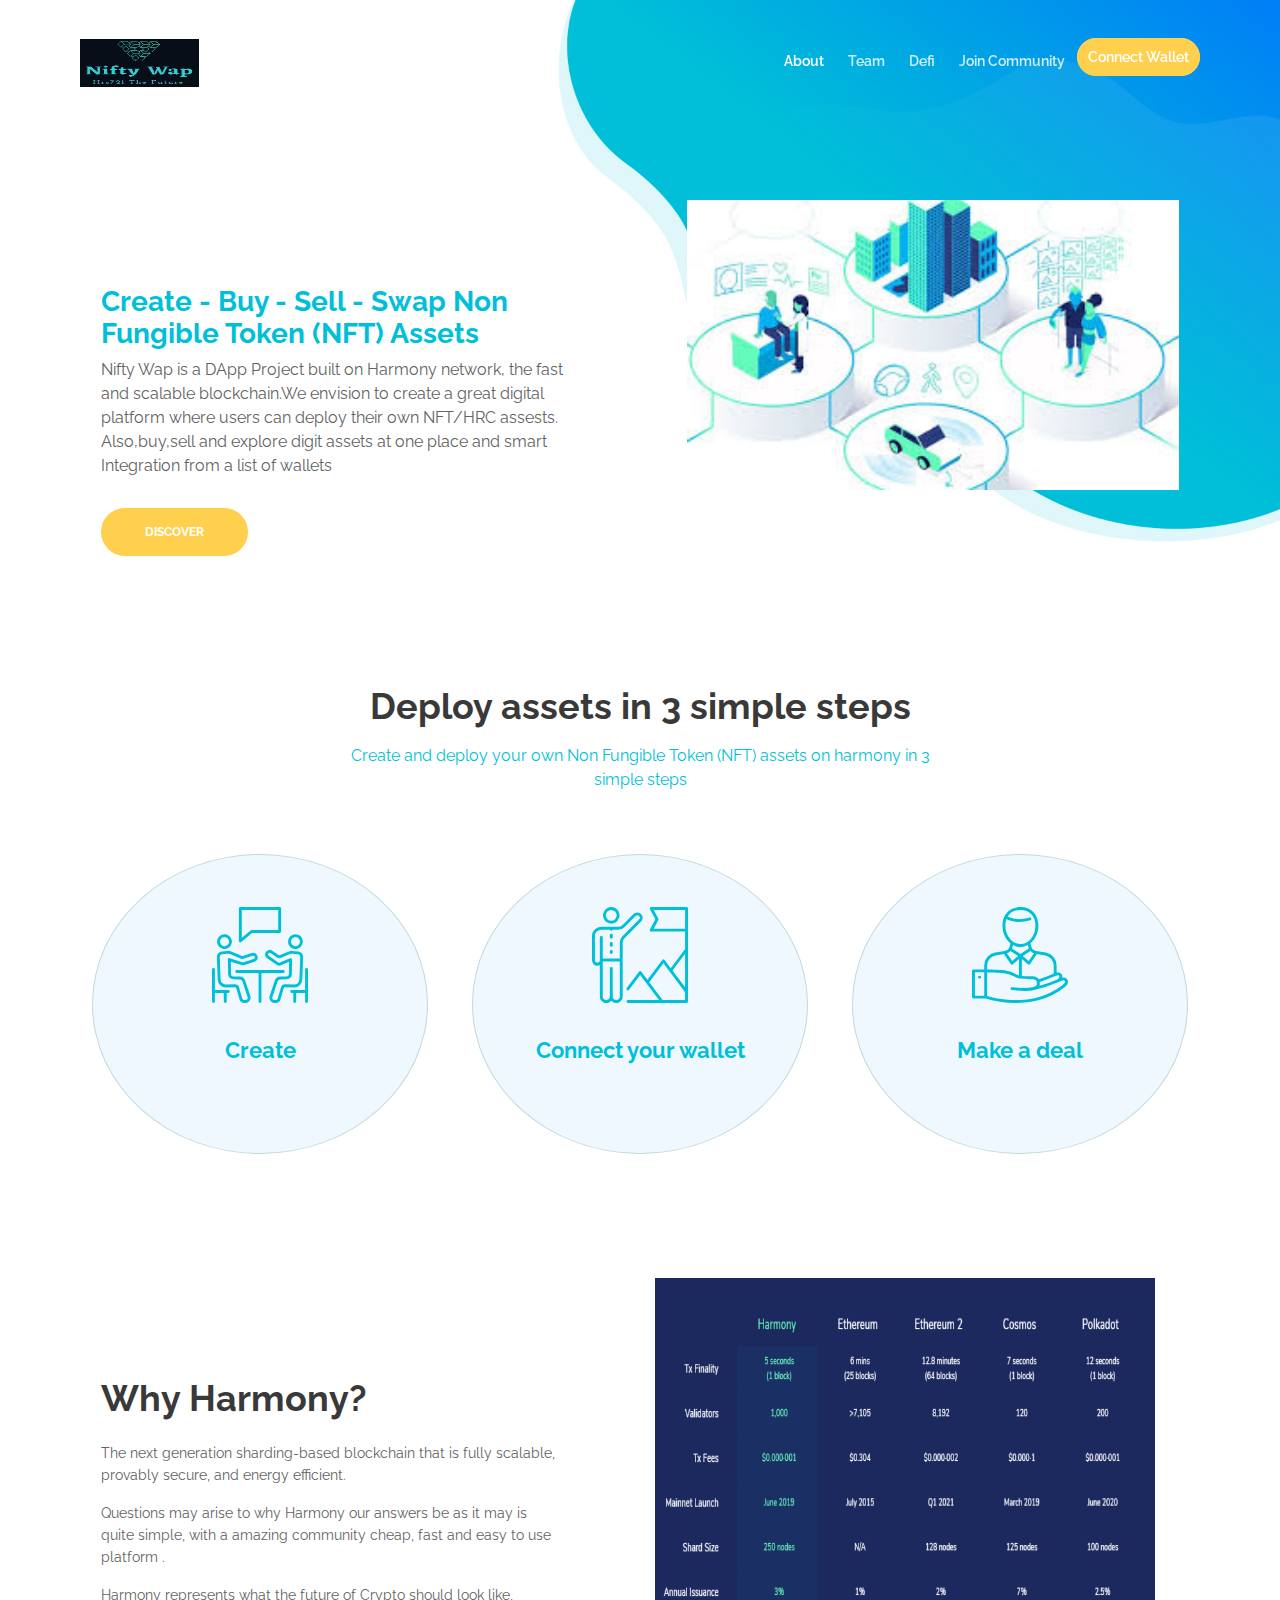
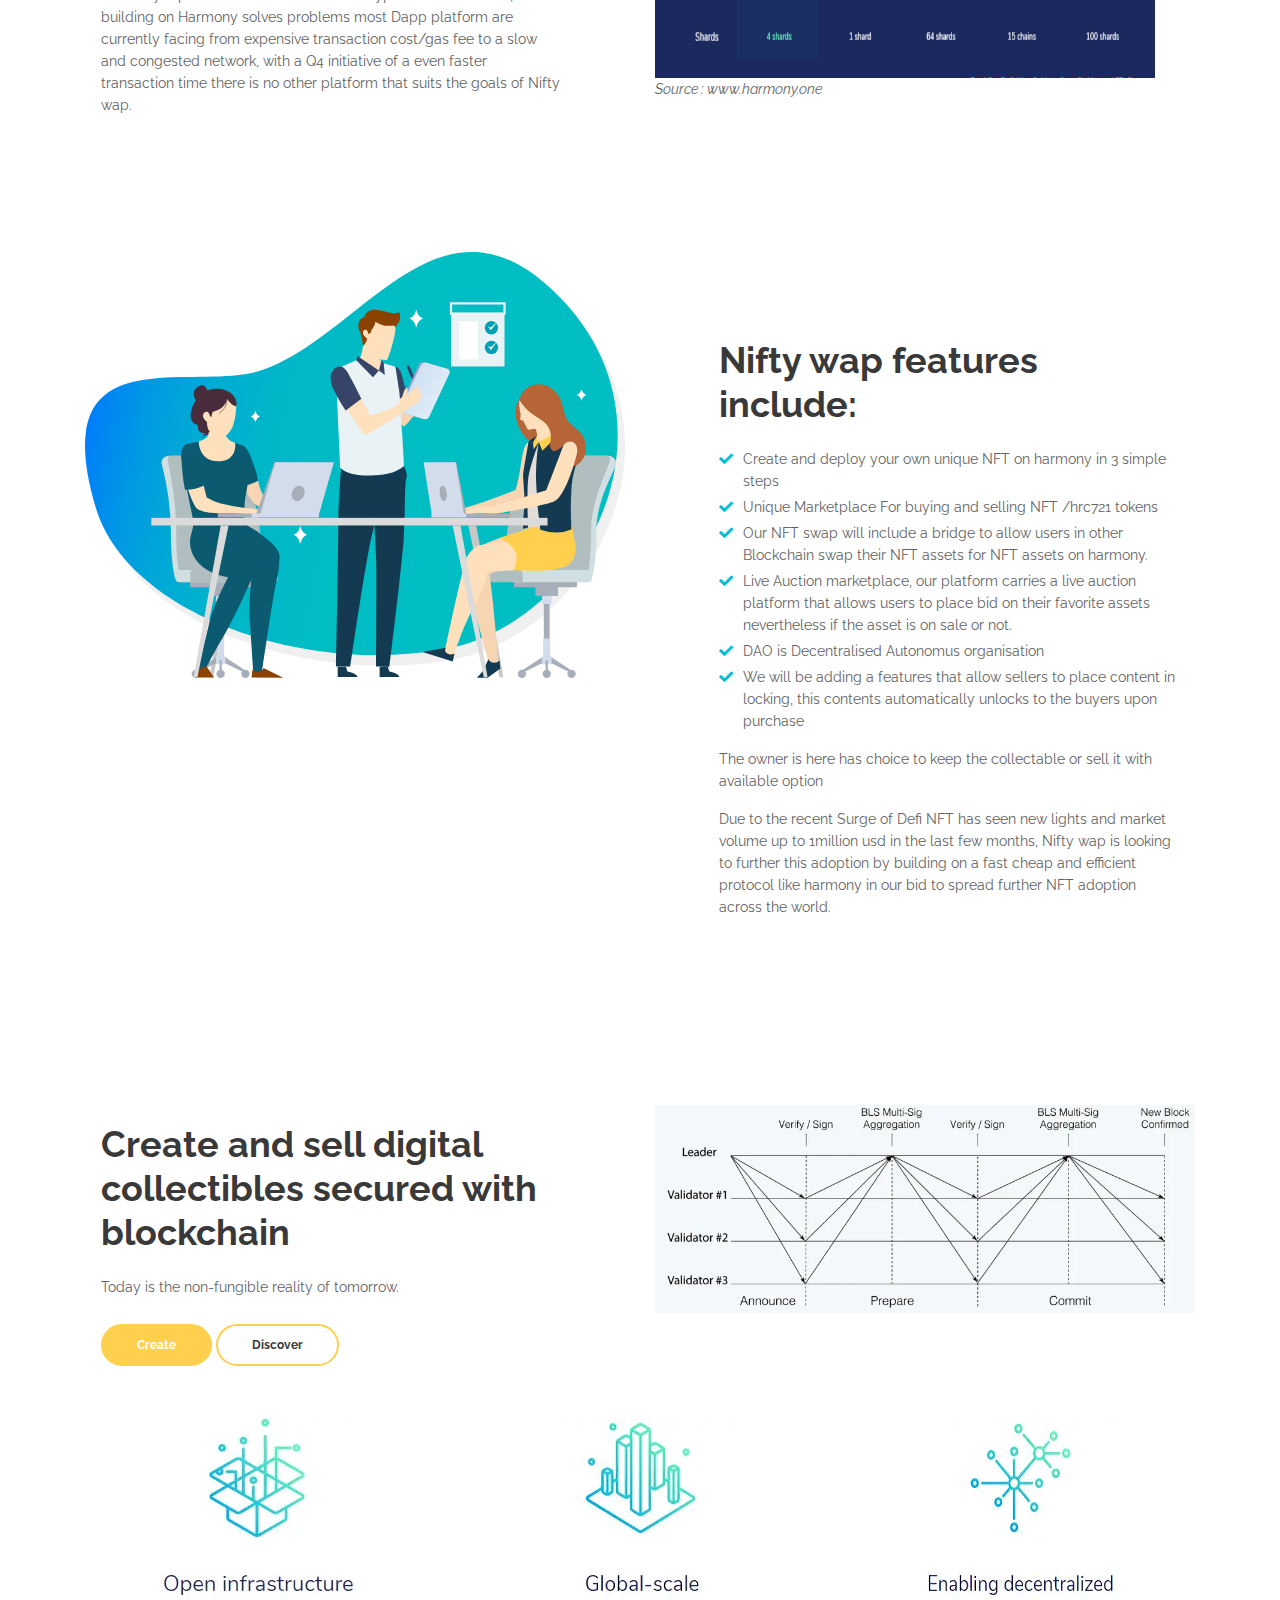
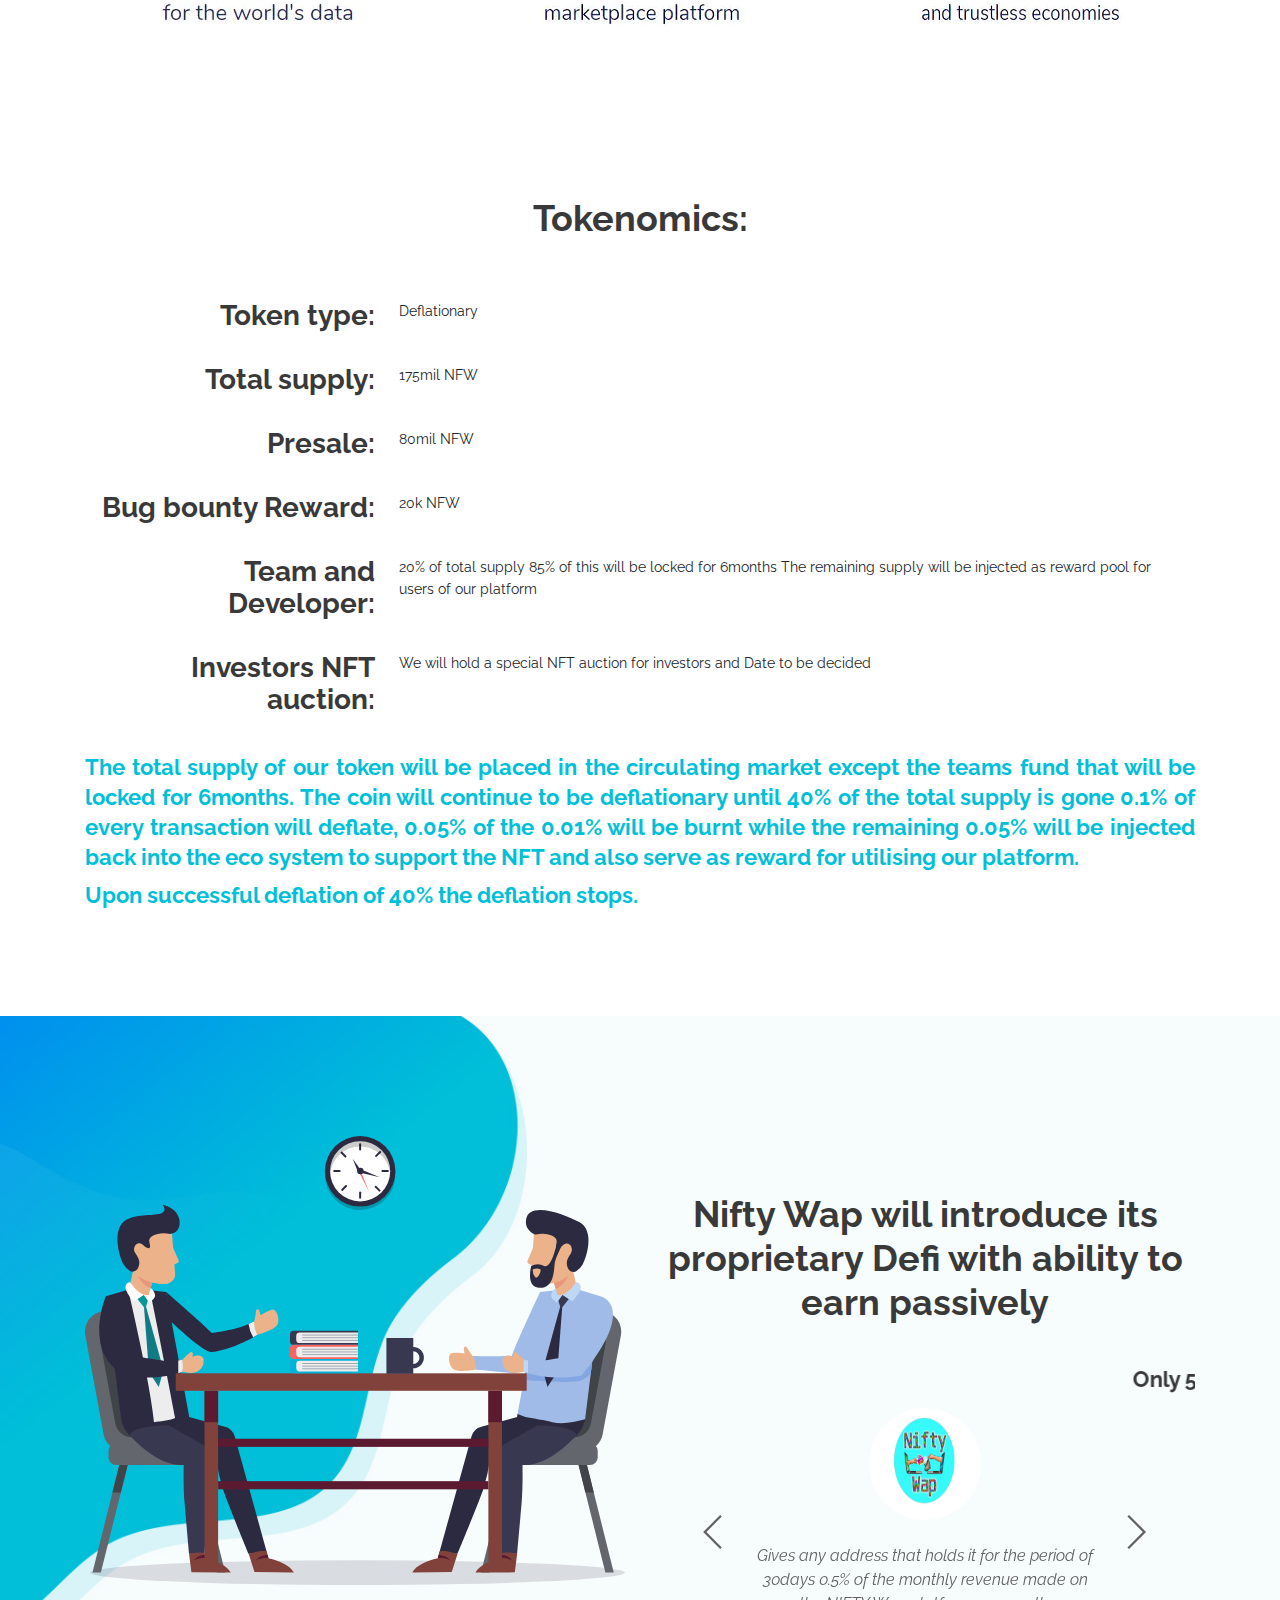
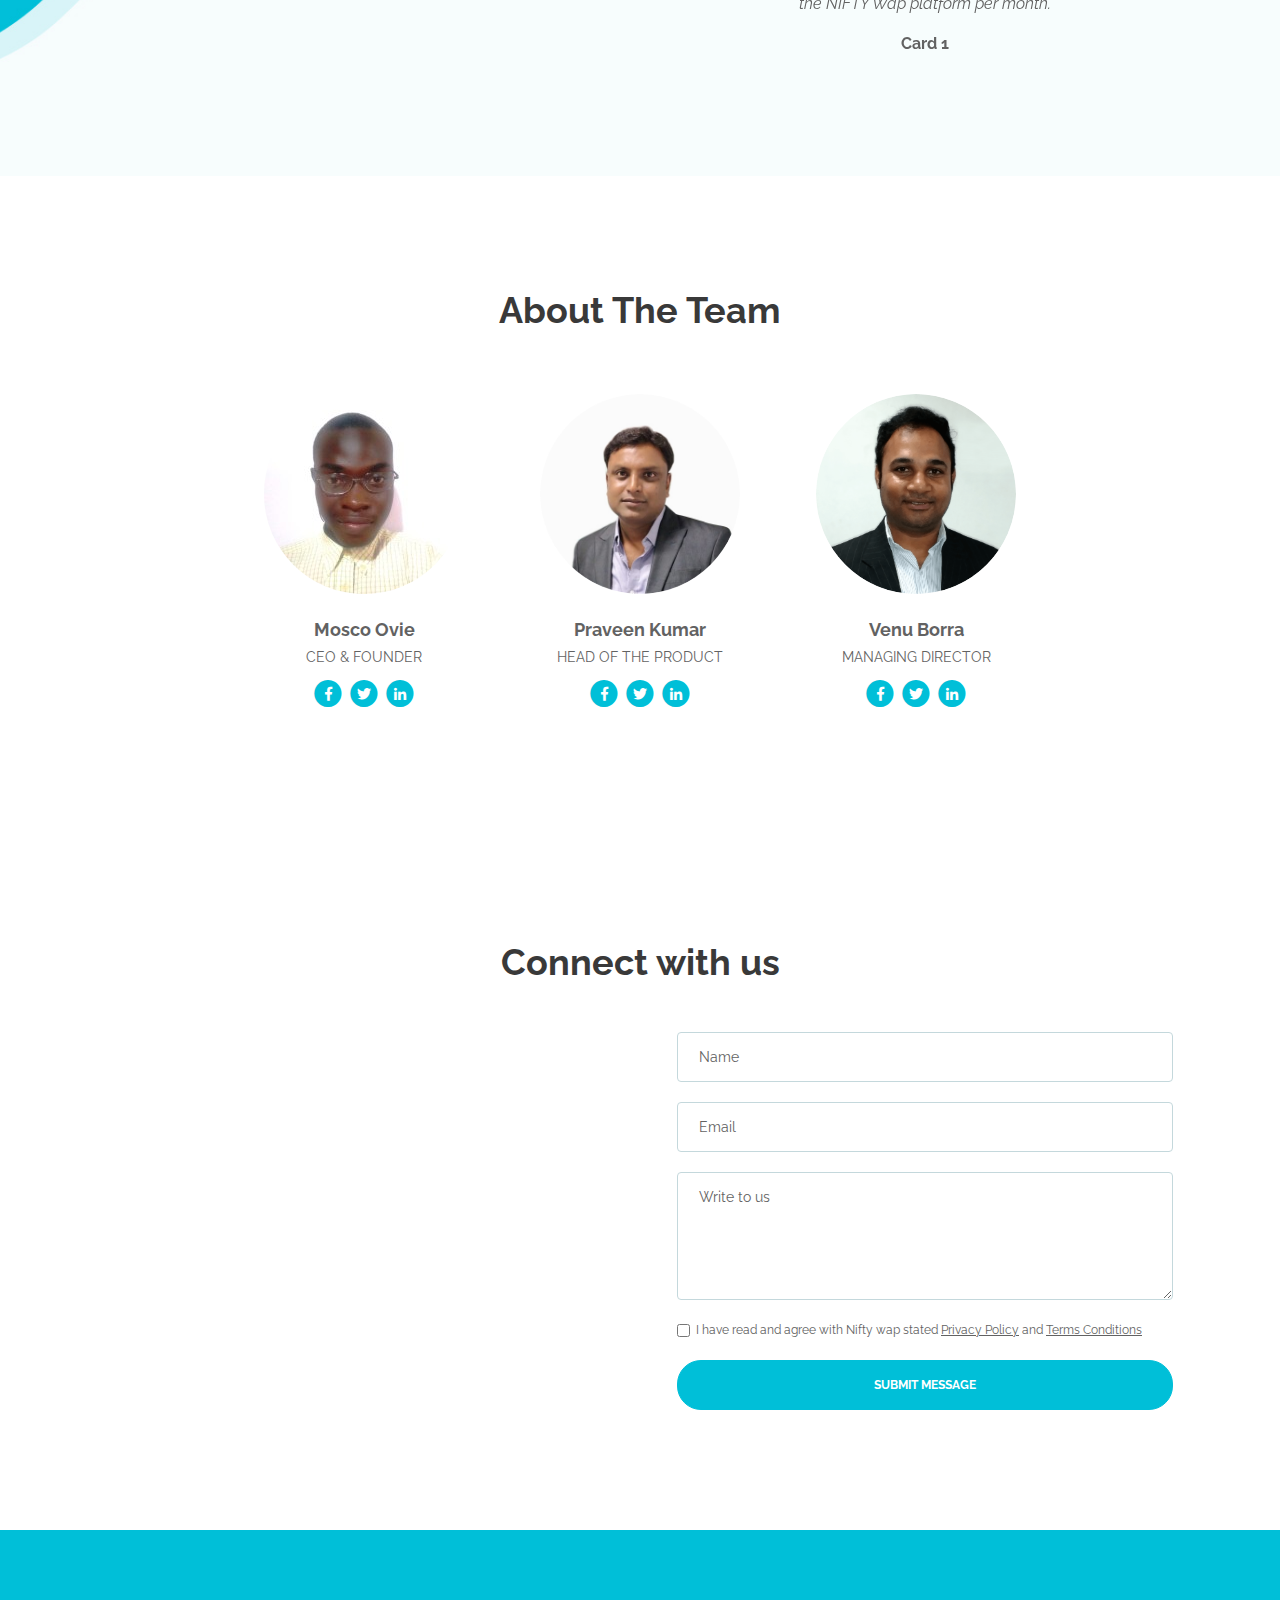
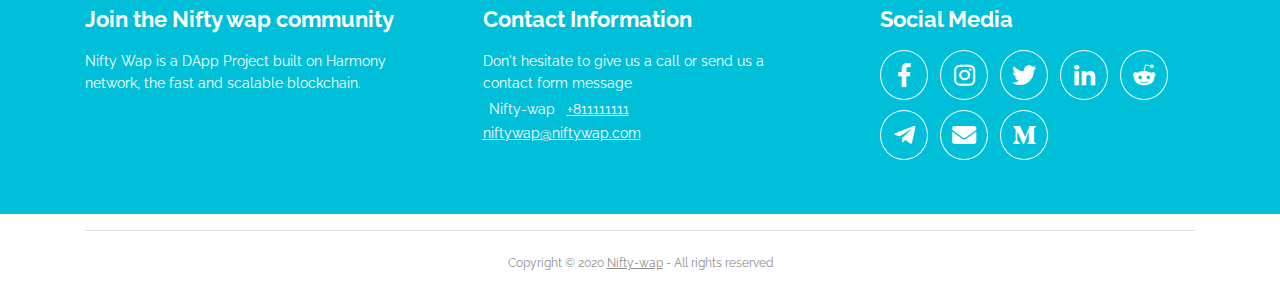
==== index.html @ 424661db "first commit" ====
<!DOCTYPE html>
<html lang="en">
<head>
    <meta charset="utf-8">
    <meta name="viewport" content="width=device-width, initial-scale=1, shrink-to-fit=no">
    
    <!-- SEO Meta Tags -->
    <meta name="description" content="Create a stylish landing page for your business startup and get leads for the offered services with this HTML landing page template.">
    <meta name="author" content="Inovatik">

    <!-- OG Meta Tags to improve the way the post looks when you share the page on LinkedIn, Facebook, Google+ -->
	<meta property="og:site_name" content="" /> <!-- website name -->
	<meta property="og:site" content="" /> <!-- website link -->
	<meta property="og:title" content=""/> <!-- title shown in the actual shared post -->
	<meta property="og:description" content="" /> <!-- description shown in the actual shared post -->
	<meta property="og:image" content="" /> <!-- image link, make sure it's jpg -->
	<meta property="og:url" content="" /> <!-- where do you want your post to link to -->
	<meta property="og:type" content="article" />

    <!-- Website Title -->
    <title>Nifty-wap</title>
    
    <!-- Styles -->
    <link href="https://fonts.googleapis.com/css?family=Raleway:400,400i,600,700,700i&amp;subset=latin-ext" rel="stylesheet">
    <link href="css/bootstrap.css" rel="stylesheet">
    <link href="css/fontawesome-all.css" rel="stylesheet">
    <link href="css/swiper.css" rel="stylesheet">
	<link href="css/magnific-popup.css" rel="stylesheet">
	<link href="css/styles.css" rel="stylesheet">
	
	<!-- Favicon  -->
    <link rel="icon" href="images/logoo.jpeg">
</head>
<body data-spy="scroll" data-target=".fixed-top">
    
    <!-- Preloader -->
	<!-- <div class="spinner-wrapper">
        <div class="spinner">
            <div class="bounce1"></div>
            <div class="bounce2"></div>
            <div class="bounce3"></div>
        </div>
    </div> -->
    <!-- end of preloader -->
    

    <!-- Navigation -->
    <nav class="navbar navbar-expand-lg navbar-dark navbar-custom fixed-top">
        <!-- Text Logo - Use this if you don't have a graphic logo -->
        <!-- <a class="navbar-brand logo-text page-scroll" href="index.html">Evolo</a> -->

        <!-- Image Logo -->
        <a class="navbar-brand logo-image" href="index.html"><img src="images/logo2.jpg" alt="alternative"></a>
        
        <!-- Mobile Menu Toggle Button -->
        <button class="navbar-toggler" type="button" data-toggle="collapse" data-target="#navbarsExampleDefault" aria-controls="navbarsExampleDefault" aria-expanded="false" aria-label="Toggle navigation">
            <span class="navbar-toggler-awesome fas fa-bars"></span>
            <span class="navbar-toggler-awesome fas fa-times"></span>
        </button>
        <!-- end of mobile menu toggle button -->

        <div class="collapse navbar-collapse" id="navbarsExampleDefault">
            <ul class="navbar-nav ml-auto">
                <li class="nav-item">
                    <a class="nav-link page-scroll" href="#header">About <span class="sr-only">(current)</span></a>
                </li>
                <li class="nav-item">
                    <a class="nav-link page-scroll" href="#about">Team</a>
                </li>   
                <li class="nav-item">
                    <a class="nav-link page-scroll" href="#defi">Defi</a>
                </li>
                <li class="nav-item">
                    <a class="nav-link page-scroll" href="#contact">Join Community</a>
                </li>
                <!-- <li class="nav-item">
                    <a class="nav-link page-scroll" href="#contact">Contact</a>
                </li> -->
                <!-- <li class="nav-item">
                    <a class="nav-link btn-solid-reg page-scroll" href="#connect">Connect Wallet</a>
                </li> -->
                <span class="nav-item nav-right">
                    <a class="btn-nav-header page-scroll" href="#connect">Connect Wallet</a>
                </span>
            </ul>
        </div>
    </nav> <!-- end of navbar -->
    <!-- end of navigation -->


    <!-- Header -->
    <header id="header" class="header">
        <div class="header-content">
            <div class="container">
                <div class="row">
                    <div class="col-lg-6">
                        <div class="text-container">
                            <h3><span class="turquoise">Create - Buy -  Sell - Swap Non Fungible Token
                                (NFT) Assets</span></h3>
                                
                            <p class="p-large">
                                Nifty Wap is a DApp Project built on Harmony network, the fast and scalable
                                blockchain.We envision to create a great digital platform where users can deploy
                                their own NFT/HRC assests. Also,buy,sell and explore digit assets at one place
                                and smart Integration from a list of wallets
                            </p>
                            <a class="btn-solid-lg page-scroll" href="./pages/create.html">DISCOVER</a>
                        </div> 
                    </div> 
                    <div class="col-lg-6">
                        <div class="image-container">
                            <img class="img-fluid" src="images/4.png" height="400" width="500" alt="alternative">
                        </div> <!-- end of image-container -->
                    </div> 
                </div> 
            </div> 
        </div> <!-- end of header-content -->
    </header> <!-- end of header -->
    <!-- end of header -->

    <!-- Services -->
    <div id="services" class="cards-1">
        <div class="container">
            <div class="row">
                <div class="col-lg-12">
                    <h2>Deploy assets in 3 simple steps</h2>
                    <p class="p-heading p-large turquoise">Create and deploy your own Non Fungible Token
                        (NFT) assets on harmony in 3 simple steps</p>
                </div> 
            </div> 
            <div class="row">
                <div class="col-md-4 col-xs-12">
                    <!-- Card -->
                    <div class="card">
                        <img class="card-image" src="images/services-icon-1.svg" alt="alternative">
                        <div class="card-body">
                            <h4 class="card-title turquoise">Create</h4>
                            <!-- <p>Our team of enthusiastic marketers will analyse and evaluate how your company stacks against the closest competitors</p> -->
                        </div>
                    </div>
                </div>   

                <div class="col-md-4 col-xs-12">
                    <!-- Card -->
                    <div class="card">
                        <img class="card-image" src="images/services-icon-2.svg" alt="alternative">
                        <div class="card-body">
                            <h4 class="card-title turquoise"> Connect your wallet</h4>
                            <!-- <p>Once the market analysis process is completed our staff will search for opportunities that are in reach</p> -->
                        </div>
                    </div>
                </div>   

                <div class="col-md-4 col-xs-12">
                    <!-- Card -->
                    <div class="card">
                        <img class="card-image" src="images/services-icon-3.svg" alt="alternative">
                        <div class="card-body">
                            <h4 class="card-title turquoise"> Make a deal</h4>
                            <!-- <p>With all the information in place you will be presented with an action plan that your company needs to follow</p> -->
                        </div>
                    </div>
                </div> 
            </div> 
        </div> 
    </div> 

    <!-- why harmony     -->
    <!-- Details 1 -->
    <div id="whyharmony" class="basic-1">
        <div class="container">
            <div class="row">
                <div class="col-lg-6">
                    <div class="text-container">
                        <h2>Why Harmony?</h2>
                        <p>
                            The next generation sharding-based blockchain that is fully scalable, provably secure,
                            and energy efficient.  
                        </p>
                        <p>
                            Questions may arise to why Harmony our answers be as it may is quite simple, with a
                            amazing community cheap, fast and easy to use platform .
                        </p>
                        <p>
                            Harmony represents what the future of Crypto should look like, building on Harmony
                            solves problems most Dapp platform are currently facing from expensive transaction
                            cost/gas fee to a slow and congested network, with a Q4 initiative of a even faster
                            transaction time there is no other platform that suits the goals of Nifty wap.
                        </p>
                        <!-- <a class="btn-solid-reg popup-with-move-anim" href="#details-lightbox-1">Quick Comparative study</a> -->
                    </div> <!-- end of text-container -->
                </div> 
                <div class="col-lg-6">
                    <div class="image-container">
                        <img class="img-fluid" src="images/1.PNG" style="height: 400px; width: 500px;" alt="alternative">
                        <p><i>Source : www.harmony.one</i></p>
                    </div> <!-- end of image-container -->
                </div> 
            </div> 
        </div> 
    </div> <!-- end of basic-1 -->
    <!-- end of details 1 -->

    
    <!-- Details 2 -->
    <div class="basic-2">
        <div class="container">
            <div class="row">
                <div class="col-lg-6">
                    <div class="image-container">
                        <img class="img-fluid" src="images/details-2-office-team-work.svg" alt="alternative">
                    </div> <!-- end of image-container -->
                </div> 
                <div class="col-lg-6">
                    <div class="text-container">
                        <h2>Nifty wap features include:</h2>
                        <ul class="list-unstyled li-space-lg">
                            <li class="media">
                                <i class="fas fa-check"></i>
                                <div class="media-body">Create and deploy your own unique NFT on harmony in 3 simple steps</div>
                            </li>
                            <li class="media">
                                <i class="fas fa-check"></i>
                                <div class="media-body">Unique Marketplace For buying and selling NFT /hrc721 tokens</div>
                            </li>
                            <li class="media">
                                <i class="fas fa-check"></i>
                                <div class="media-body">Our NFT swap will include a bridge to allow users in other Blockchain swap their NFT
                                    assets for NFT assets on harmony.</div>
                            </li>
                            <li class="media">
                                <i class="fas fa-check"></i>
                                <div class="media-body">Live Auction marketplace, our platform carries a live auction platform that allows
                                    users to place bid on their favorite assets nevertheless if the asset is on sale or not.</div>
                            </li>
                            <li class="media">
                                <i class="fas fa-check"></i>
                                <div class="media-body">DAO is Decentralised Autonomus organisation</div>
                            </li>
                            <li class="media">
                                <i class="fas fa-check"></i>
                                <div class="media-body">We will be adding a features that allow sellers to place content in locking, this contents
                                    automatically unlocks to the buyers upon purchase
                                </div>
                            </li>
                        </ul>
                        <p>The owner is here has choice to keep the collectable or sell it with available option</p>
                    
                        <p>Due to the recent Surge of Defi NFT has seen new lights and market volume up to
                            1million usd in the last few months, Nifty wap is looking to further this adoption
                            by building on a fast cheap and efficient protocol like harmony in our bid to
                            spread further NFT adoption across the world.</p>
                        <!-- <a class="btn-solid-reg popup-with-move-anim" href="#details-lightbox-2">LIGHTBOX</a> -->
                    </div> <!-- end of text-container -->
                </div> 
            </div> 
        </div> 
    </div> <!-- end of basic-2 -->
    <!-- end of details 2 -->

    <!-- Details Lightboxes -->
    <!-- Details Lightbox 1 -->
	<div id="details-lightbox-1" class="lightbox-basic zoom-anim-dialog mfp-hide">
        <div class="container">
            <div class="row">
                <button title="Close (Esc)" type="button" class="mfp-close x-button">×</button>
                <div class="col-lg-8">
                    <div class="image-container">
                        <img class="img-fluid w-100" src="images/1.PNG" alt="alternative">
                    </div> <!-- end of image-container -->
                </div> 
                <div class="col-lg-4">
                    <h3>Quick Comparative study</h3>
                    <hr>
                    <!-- <h5>Core feature</h5>
                    <p>The emailing module basically will speed up your email marketing operations while offering more subscriber control.</p>
                    <p>Do you need to build lists for your email campaigns? It just got easier with Evolo.</p>
                    <ul class="list-unstyled li-space-lg">
                        <li class="media">
                            <i class="fas fa-check"></i><div class="media-body">List building framework</div>
                        </li>
                        <li class="media">
                            <i class="fas fa-check"></i><div class="media-body">Easy database browsing</div>
                        </li>
                        <li class="media">
                            <i class="fas fa-check"></i><div class="media-body">User administration</div>
                        </li>
                        <li class="media">
                            <i class="fas fa-check"></i><div class="media-body">Automate user signup</div>
                        </li>
                        <li class="media">
                            <i class="fas fa-check"></i><div class="media-body">Quick formatting tools</div>
                        </li>
                        <li class="media">
                            <i class="fas fa-check"></i><div class="media-body">Fast email checking</div>
                        </li>
                    </ul> -->
                    <a class="btn-solid-reg mfp-close page-scroll" href="#request">REQUEST</a> <a class="btn-outline-reg mfp-close as-button" href="#screenshots">BACK</a>
                </div> 
            </div> 
        </div> 
    </div>

    <!-- Details Lightbox 2 -->
	<div id="details-lightbox-2" class="lightbox-basic zoom-anim-dialog mfp-hide">
        <div class="container">
            <div class="row">
                <button title="Close (Esc)" type="button" class="mfp-close x-button">×</button>
                <div class="col-lg-8">
                    <div class="image-container">
                        <img class="img-fluid" src="images/details-lightbox-2.svg" alt="alternative">
                    </div> <!-- end of image-container -->
                </div> 
                <div class="col-lg-4">
                    <h3>Search To Optimize</h3>
                    <hr>
                    <h5>Core feature</h5>
                    <p>The emailing module basically will speed up your email marketing operations while offering more subscriber control.</p>
                    <p>Do you need to build lists for your email campaigns? It just got easier with Evolo.</p>
                    <ul class="list-unstyled li-space-lg">
                        <li class="media">
                            <i class="fas fa-check"></i><div class="media-body">List building framework</div>
                        </li>
                        <li class="media">
                            <i class="fas fa-check"></i><div class="media-body">Easy database browsing</div>
                        </li>
                        <li class="media">
                            <i class="fas fa-check"></i><div class="media-body">User administration</div>
                        </li>
                        <li class="media">
                            <i class="fas fa-check"></i><div class="media-body">Automate user signup</div>
                        </li>
                        <li class="media">
                            <i class="fas fa-check"></i><div class="media-body">Quick formatting tools</div>
                        </li>
                        <li class="media">
                            <i class="fas fa-check"></i><div class="media-body">Fast email checking</div>
                        </li>
                    </ul>
                    <a class="btn-solid-reg mfp-close page-scroll" href="#request">REQUEST</a> <a class="btn-outline-reg mfp-close as-button" href="#screenshots">BACK</a>
                </div> 
            </div> 
        </div> 
    </div> 
    <!-- creat and sell -->
    <div class="basic-1" id="connect">
        <div class="container">
            <div class="row">
                <div class="col-lg-6">
                    <div class="text-container">
                        <h2>Create and sell digital collectibles secured with blockchain</h2>
                        <p>Today is the non-fungible reality of tomorrow.</p>
                        <a class="btn-solid-reg " href="./pages/create.html">Create</a>
                        <a class="btn-solid-reg1" href="./pages/discover.html">Discover</a>
                    </div> <!-- end of text-container -->
                </div> 
                <div class="col-lg-6">
                    <div class="image-container">
                        <img class="img-fluid" src="./images/harmony3.webp" style="margin-top: 15%;" alt="alternative">
                    </div> <!-- end of image-container -->
                </div>
            </div>
            <div class="row text-center mt-5">
                <div class="col-sm-4">
                    <img src="./images/5.png" class="img-fluid" alt="">
                </div>
                <div class="col-sm-4">
                    <img src="./images/6.png" class="img-fluid" alt="">
                </div>
                <div class="col-sm-4">
                    <img src="./images/7.png" class="img-fluid" alt="">
                </div>
            </div>
        </div> 
    </div>
    <!-- Request -->
    <!-- <div id="request" class="form-1">
        <div class="container">
            <div class="row">
                <div class="col-lg-6">
                    <div class="text-container">
                        <h2>Fill The Following Form To Request A Meeting</h2>
                        <p>Lorem ipsum dolor sit amet consectetur adipisicing elit. Facere quaerat ex sequi est eaque ut id sit explicabo voluptates ipsum ipsam, eos laborum nemo debitis omnis. Iste rerum odit accusamus.</p>
                        <ul class="list-unstyled li-space-lg">
                            <li class="media">
                                <i class="fas fa-check"></i>
                                <div class="media-body"><strong class="blue">Automate your marketing</strong> activities and get results today</div>
                            </li>
                            <li class="media">
                                <i class="fas fa-check"></i>
                                <div class="media-body"><strong class="blue">Interact with all your</strong> targeted customers at a personal level</div>
                            </li>
                            <li class="media">
                                <i class="fas fa-check"></i>
                                <div class="media-body"><strong class="blue">Convince them to buy</strong> your company's awesome products</div>
                            </li>
                            <li class="media">
                                <i class="fas fa-check"></i>
                                <div class="media-body"><strong class="blue">Save precious time</strong> and invest it where you need it the most</div>
                            </li>
                        </ul>
                    </div> 
                </div> 
                <div class="col-lg-6">

                    <div class="form-container">
                        <form id="requestForm" data-toggle="validator" data-focus="false">
                            <div class="form-group">
                                <input type="text" class="form-control-input" id="rname" name="rname" required>
                                <label class="label-control" for="rname">Full name</label>
                                <div class="help-block with-errors"></div>
                            </div>
                            <div class="form-group">
                                <input type="email" class="form-control-input" id="remail" name="remail" required>
                                <label class="label-control" for="remail">Email</label>
                                <div class="help-block with-errors"></div>
                            </div>
                            <div class="form-group">
                                <input type="text" class="form-control-input" id="rphone" name="rphone" required>
                                <label class="label-control" for="rphone">Phone</label>
                                <div class="help-block with-errors"></div>
                            </div>
                            <div class="form-group">
                                <select class="form-control-select" id="rselect" required>
                                    <option class="select-option" value="" disabled selected>Interested in...</option>
                                    <option class="select-option" value="Personal Loan">Select</option>
                                    <option class="select-option" value="Car Loan">select</option>
                                    <option class="select-option" value="House Loan">select</option>
                                </select>
                                <div class="help-block with-errors"></div>
                            </div>
                            <div class="form-group checkbox">
                                <input type="checkbox" id="rterms" value="Agreed-to-Terms" name="rterms" required>I agree with Evolo's stated <a href="privacy-policy.html">Privacy Policy</a> and <a href="terms-conditions.html">Terms & Conditions</a>
                                <div class="help-block with-errors"></div>
                            </div>
                            <div class="form-group">
                                <button type="submit" class="form-control-submit-button">REQUEST</button>
                            </div>
                            <div class="form-message">
                                <div id="rmsgSubmit" class="h3 text-center hidden"></div>
                            </div>
                        </form>
                    </div> 

                </div> 
            </div> 
        </div> 
    </div>  -->


    <!-- Video -->
    <!-- <div class="basic-3">
        <div class="container">
            <div class="row">
                <div class="col-lg-12">
                    <h2>Check Out The Video</h2>
                </div> 
            </div> 
            <div class="row">
                <div class="col-lg-12">
                    
                    <div class="image-container">
                        <div class="video-wrapper">
                            <a class="popup-youtube" href="https://www.youtube.com/watch?v=fLCjQJCekTs" data-effect="fadeIn">
                                <img class="img-fluid" src="images/video-frame.svg" alt="alternative">
                                <span class="video-play-button">
                                    <span></span>
                                </span>
                            </a>
                        </div> 
                    </div> 
                  

                    <p>Lorem ipsum dolor sit amet consectetur adipisicing elit. Officia eos neque assumenda, nemo quia harum. Accusantium sunt accusamus ab hic iste tempora quibusdam? Quae labore minima repellendus cum accusamus maxime!</p>
                </div> 
            </div> 
        </div> 
    </div>  -->


    <div id="Tokenomics" class="basic-3">
        <div class="container">
            <div class="row">
                <div class="col-lg-12">
                    <h2 class="text-center">Tokenomics:</h2>
                </div>
                <div class="col-lg-12">
                    <table class="table table-borderless">
                        <tbody>
                            <tr>
                                <th scope="row" class="text-right"><h3>Token type:</h3></th>
                                <td> Deflationary</td>
                              </tr>
                          <tr>
                            <th scope="row" class="text-right"><h3>Total supply:</h3></th>
                            <td>175mil NFW</td>
                          </tr>
                          <tr>
                            <th scope="row"  class="text-right"><h3>Presale:</h3></th>
                            <td>80mil NFW</td>
                          </tr>
                          <tr>
                            <th scope="row"  class="text-right"><h3>Bug bounty Reward:</h3></th>
                            <td>20k NFW</td>
                          </tr>
                          <tr>
                            <th scope="row"  class="text-right"><h3>Team and Developer:</h3></th>
                            <td>20% of total supply 85% of this will be locked for 6months
                                The remaining supply will be injected as reward pool for users of our platform</td>
                          </tr>
                          <tr>
                            <th scope="row"  class="text-right"><h3>Investors NFT auction:</h3></th>
                            <td>We will hold a special NFT auction for investors and Date to be decided</td>
                          </tr>

                        </tbody>
                      </table>
                </div>
                <div class="col-lg-12">
                    <h4 class="turquoise text-justify">
                        The total supply of our token will be placed in the circulating market except the
                        teams fund that will be locked for 6months. The coin will continue to be
                        deflationary until 40% of the total supply is gone 0.1% of every transaction will
                        deflate, 0.05% of the 0.01% will be burnt while the remaining 0.05% will be
                        injected back into the eco system to support the NFT and also serve as reward for
                        utilising our platform.
                    </h4>
                    <h4 class="turquoise ">
                        Upon successful deflation of 40% the deflation stops.
                    </h4>
                </div>
            </div>
        </div>
    </div>

    <!-- Defi -->   
    <div class="slider-2" id="defi">
        <div class="container">
            <div class="row">
                <div class="col-lg-6">
                    <div class="image-container">
                        <img class="img-fluid" src="images/testimonials-2-men-talking.svg" alt="alternative">
                    </div>
                </div> 
                <div class="col-lg-6">
                    <h2>Nifty Wap will introduce its proprietary Defi  with ability to earn passively </h2>
                    <marquee behavior="" direction=""><h4>Only 5 In Existence with its own unique Earning System and Pool</h4></marquee>
                    <!-- <h4>Each 5 card with different worth</h4> -->
                    <div class="slider-container">
                        <div class="swiper-container card-slider">
                            <div class="swiper-wrapper">
                                
                                <!-- Slide -->
                                <div class="swiper-slide">
                                    <div class="card">
                                        <img class="card-image" src="./images/card1.JPG"  alt="card-1">
                                        <div class="card-body">
                                            <p class="testimonial-text">Gives any address that holds it for the period of 30days 0.5% of the monthly
                                                revenue made on the NIFTY Wap platform per month.</p>
                                            <p class="testimonial-author">Card 1</p>
                                        </div>
                                    </div>
                                </div> 
        
                                <!-- Slide -->
                                <div class="swiper-slide">
                                    <div class="card">
                                        <img class="card-image" src="./images/card1.JPG" alt="card-2">
                                        <div class="card-body">
                                            <p class="testimonial-text">Gives any address that holds it for the period of 30days 0.75% of the monthly
                                                revenue made on the NIFTY Wap platform per month.</p>
                                            <p class="testimonial-author">Card 2</p>
                                        </div>
                                    </div>        
                                </div> 
        
                                <!-- Slide -->
                                <div class="swiper-slide">
                                    <div class="card">
                                        <img class="card-image" src="./images/card1.JPG" alt="card-3">
                                        <div class="card-body">
                                            <p class="testimonial-text">Gives any address that holds it for the period of 30days 1.15% of the monthly
                                                revenue made on the NIFTY Wap platform per month.</p>
                                            <p class="testimonial-author">Card 3</p>
                                        </div>
                                    </div>        
                                </div>

                                <!-- Slide -->
                                <div class="swiper-slide">
                                    <div class="card">
                                        <img class="card-image" src="./images/card1.JPG" alt="card-4">
                                        <div class="card-body">
                                            <p class="testimonial-text">Gives any address that holds it for the period of 30days 1.35% of the monthly
                                                revenue made on the NIFTY Wap platform per month</p>
                                            <p class="testimonial-author">Card 4</p>
                                        </div>
                                    </div>        
                                </div> 
        
                                <!-- Slide -->
                                <div class="swiper-slide">
                                    <div class="card">
                                        <img class="card-image" src="./images/card1.JPG" alt="card-5">
                                        <div class="card-body">
                                            <p class="testimonial-text">Gives any address that holds it for the period of 30days 2.5% of the monthly
                                                revenue made on the NIFTY Wap platform per month.</p>
                                            <p class="testimonial-author">Card 5</p>
                                        </div>
                                    </div>        
                                </div>
                            </div>
        
                            <!-- Add Arrows -->
                            <div class="swiper-button-next"></div>
                            <div class="swiper-button-prev"></div>
                            <!-- end of add arrows -->
        
                        </div> <!-- end of swiper-container -->
                    </div> <!-- end of slider-container -->
                    <!-- end of card slider -->

                </div> 
            </div> 
        </div> 
    </div> 

    <!-- About -->
    <div id="about" class="basic-4">
        <div class="container">
            <div class="row">
                <div class="col-lg-12">
                    <h2>About The Team</h2>
                    <p class="p-heading p-large">
                    </p>
                </div> 
            </div> 
            <div class="row">
                <div class="col-lg-12">
                    
                    <!-- Team Member -->
                    <div class="team-member">
                        <div class="image-wrapper">
                            <img class="img-fluid" src="images/TeamCEO.jpg" alt="alternative">
                        </div> <!-- end of image-wrapper -->
                        <p class="p-large"><strong>Mosco Ovie</strong></p>
                        <p class="job-title">CEO & FOUNDER</p>
                        <span class="social-icons">
                            <span class="fa-stack">
                                <a href="https://www.facebook.com/" target="_blank">
                                    <i class="fas fa-circle fa-stack-2x facebook"></i>
                                    <i class="fab fa-facebook-f fa-stack-1x"></i>
                                </a>
                            </span>
                            <span class="fa-stack">
                                <a href="https://www.twitter.com/" target="_blank">
                                    <i class="fas fa-circle fa-stack-2x twitter"></i>
                                    <i class="fab fa-twitter fa-stack-1x"></i>
                                </a>
                            </span>
                            <span class="fa-stack">
                                <a href="https://www.linkedin.com/in/mosco-ovie-a4a38b157" target="_blank">
                                    <i class="fas fa-circle fa-stack-2x twitter"></i>
                                    <i class="fab fa-linkedin-in fa-stack-1x"></i>
                                </a>
                            </span>
                        </span>
                    </div> 

                    <!-- Team Member -->
                    <div class="team-member">
                        <div class="image-wrapper">
                            <img class="img-fluid" src="images/headTeam.png" alt="alternative">
                        </div> <!-- end of image wrapper -->
                        <p class="p-large"><strong>Praveen Kumar</strong></p>
                        <p class="job-title">HEAD OF THE PRODUCT</p>
                        <span class="social-icons">
                            <span class="fa-stack">
                                <a href="#your-link">
                                    <i class="fas fa-circle fa-stack-2x facebook"></i>
                                    <i class="fab fa-facebook-f fa-stack-1x"></i>
                                </a>
                            </span>
                            <span class="fa-stack">
                                <a href="#your-link">
                                    <i class="fas fa-circle fa-stack-2x twitter"></i>
                                    <i class="fab fa-twitter fa-stack-1x"></i>
                                </a>
                            </span>
                            <span class="fa-stack">
                                <a href="https://www.linkedin.com/in/praveenkumarmc-blockmatrix/?originalSubdomain=in" target="_blank">
                                    <i class="fas fa-circle fa-stack-2x twitter"></i>
                                    <i class="fab fa-linkedin-in fa-stack-1x"></i>
                                </a>
                            </span>
                        </span> <!-- end of social-icons -->
                    </div> <!-- end of team-member -->
                    <!-- end of team member -->

                    <!-- Team Member -->
                    <div class="team-member">
                        <div class="image-wrapper">
                            <img class="img-fluid" src="images/directorteam.png" alt="alternative">
                        </div> <!-- end of image wrapper -->
                        <p class="p-large"><strong>Venu Borra</strong></p>
                        <p class="job-title">MANAGING DIRECTOR</p>
                        <span class="social-icons">
                            <span class="fa-stack">
                                <a href="#your-link">
                                    <i class="fas fa-circle fa-stack-2x facebook"></i>
                                    <i class="fab fa-facebook-f fa-stack-1x"></i>
                                </a>
                            </span>
                            <span class="fa-stack">
                                <a href="#your-link">
                                    <i class="fas fa-circle fa-stack-2x twitter"></i>
                                    <i class="fab fa-twitter fa-stack-1x"></i>
                                </a>
                            </span>
                            <span class="fa-stack">
                                <a href="https://www.linkedin.com/in/venu-borra-09730974/">
                                    <i class="fas fa-circle fa-stack-2x twitter"></i>
                                    <i class="fab fa-linkedin-in fa-stack-1x"></i>
                                </a>
                            </span>
                        </span> <!-- end of social-icons -->
                    </div> <!-- end of team-member -->
                    <!-- end of team member -->


                </div> 
            </div> 
        </div> 
    </div> <!-- end of basic-4 -->
    <!-- end of about -->


    <!-- Contact -->
    <div id="contact" class="form-2">
        <div class="container">
            <div class="row">
                <div class="col-lg-12">
                    <h2 class="mb-5">Connect with us</h2>
                </div> 
            </div> 
            <div class="row">
                <div class="col-lg-6">
                    <div class="map-responsive">
                        <iframe src="https://www.google.com/maps/embed?pb=!1m18!1m12!1m3!1d3806.347473280138!2d78.47362821488764!3d17.44307540578783!2m3!1f0!2f0!3f0!3m2!1i1024!2i768!4f13.1!3m3!1m2!1s0x3bcb9a09dca1e307%3A0xff33474a03e2c41!2sBlocMatrix%20IT%20Solutions%20Pvt%20Ltd!5e0!3m2!1sen!2sin!4v1570614079071!5m2!1sen!2sin"
                         allowfullscreen></iframe>
                    </div>
                </div> 
                <div class="col-lg-6">
                    
                    <!-- Contact Form -->
                    <form id="contactForm" data-toggle="validator" data-focus="false">
                        <div class="form-group">
                            <input type="text" class="form-control-input" id="cname" required>
                            <label class="label-control" for="cname">Name</label>
                            <div class="help-block with-errors"></div>
                        </div>
                        <div class="form-group">
                            <input type="email" class="form-control-input" id="cemail" required>
                            <label class="label-control" for="cemail">Email</label>
                            <div class="help-block with-errors"></div>
                        </div>
                        <div class="form-group">
                            <textarea class="form-control-textarea" id="cmessage" required></textarea>
                            <label class="label-control" for="cmessage">Write to us</label>
                            <div class="help-block with-errors"></div>
                        </div>
                        <div class="form-group checkbox">
                            <input type="checkbox" id="cterms" value="Agreed-to-Terms" required>I have read and agree with Nifty wap stated <a href="#">Privacy Policy</a> and <a href="#">Terms Conditions</a> 
                            <div class="help-block with-errors"></div>
                        </div>
                        <div class="form-group">
                            <button type="submit" class="form-control-submit-button">SUBMIT MESSAGE</button>
                        </div>
                        <div class="form-message">
                            <div id="cmsgSubmit" class="h3 text-center hidden"></div>
                        </div>
                    </form>
                    <!-- end of contact form -->

                </div> 
            </div> 
        </div> 
    </div> <!-- end of form-2 -->
    <!-- end of contact -->


    <!-- Footer -->
    <div class="footer" style="background-color: #00bfd8;">
        <div class="container">
            <div class="row">
                <div class="col-md-4">
                    <div class="footer-col">
                        <h4 class="text-white">Join the Nifty wap community</h4>
                        <p class="text-white">Nifty Wap is a DApp Project built on Harmony network, the fast and scalable blockchain.</p>
                    </div>
                </div> 
                <div class="col-md-4">
                    <div class="footer-col middle">
                        <h4 class="text-white">Contact Information</h4>
                    <ul class="list-unstyled li-space-lg text-white">
                        <li class="address">Don't hesitate to give us a call or send us a contact form message</li>
                        <span><i class="fas fa-map-marker-alt"></i>Nifty-wap</span>
                        <span><i class="fas fa-phone"></i><a class="text-white" href="">+811111111</a></span>
                        <span><i class="fas fa-envelope"></i><a class="text-white" href="">niftywap@niftywap.com</a></span>
                    </ul>
                    </div>
                </div> 
                <div class="col-md-4">
                    <div class="footer-col last">
                        <h4 class="text-white">Social Media</h4>
                        <span class="fa-stack">
                            <a href="#your-link">
                                <i class="fas fa-circle fa-stack-2x"></i>
                                <i class="fab fa-facebook-f fa-stack-1x"></i>
                            </a>
                        </span>
                        <span class="fa-stack">
                            <a href="#your-link">
                                <i class="fas fa-circle fa-stack-2x"></i>
                                <i class="fab fa-instagram fa-stack-1x"></i>
                            </a>
                        </span>
                        <span class="fa-stack">
                            <a href="#your-link">
                                <i class="fas fa-circle fa-stack-2x"></i>
                                <i class="fab fa-twitter fa-stack-1x"></i>
                            </a>
                        </span>
                        <span class="fa-stack">
                            <a href="#your-link">
                                <i class="fas fa-circle fa-stack-2x"></i>
                                <i class="fab fa-linkedin-in fa-stack-1x"></i>
                            </a>
                        </span>
                        <span class="fa-stack">
                            <a href="#your-link">
                                <i class="fas fa-circle fa-stack-2x"></i>
                                <i class="fab fa-reddit-alien fa-stack-1x"></i>
                            </a>
                        </span>
                        <span class="fa-stack">
                            <a href="#your-link">
                                <i class="fas fa-circle fa-stack-2x"></i>
                                <i class="fab fa-telegram-plane fa-stack-1x"></i>
                            </a>
                        </span>
                        <span class="fa-stack">
                            <a href="#your-link">
                                <i class="fas fa-circle fa-stack-2x"></i>
                                <i class="fas fa-envelope fa-stack-1x"></i>
                            </a>
                        </span>
                        <span class="fa-stack">
                            <a href="#your-link">
                                <i class="fas fa-circle fa-stack-2x"></i>
                                <i class="fab fa-medium-m fa-stack-1x"></i>
                            </a>
                        </span>
                    </div> 
                </div> 
            </div> 
        </div> 
    </div> <!-- end of footer -->  
    <!-- end of footer -->

    <!-- Copyright -->
    <div class="copyright">
        <div class="container">
            <div class="row">
                <div class="col-lg-12">
                    <p class="p-small">Copyright © 2020 <a href="#">Nifty-wap</a> - All rights reserved</p>
                </div> 
            </div> <!-- enf of row -->
        </div> 
    </div> <!-- end of copyright --> 
    <!-- end of copyright -->
    
    	
    <!-- Scripts -->
    <script src="js/jquery.min.js"></script> <!-- jQuery for Bootstrap's JavaScript plugins -->
    <script src="js/popper.min.js"></script> <!-- Popper tooltip library for Bootstrap -->
    <script src="js/bootstrap.min.js"></script> <!-- Bootstrap framework -->
    <script src="js/jquery.easing.min.js"></script> <!-- jQuery Easing for smooth scrolling between anchors -->
    <script src="js/swiper.min.js"></script> <!-- Swiper for image and text sliders -->
    <script src="js/jquery.magnific-popup.js"></script> <!-- Magnific Popup for lightboxes -->
    <script src="js/validator.min.js"></script> <!-- Validator.js - Bootstrap plugin that validates forms -->
    <script src="//rawgithub.com/stidges/jquery-searchable/master/dist/jquery.searchable-1.0.0.min.js"></script><!--searchable plugin-->
    <script src="js/scripts.js"></script> <!-- Custom scripts -->
</body>
</html>
---- css/styles.css ----
/* Template: Evolo - StartUp HTML Landing Page Template
   Author: Inovatik
   Created: June 2019
   Description: Master CSS file
*/

/*****************************************
Table Of Contents:

01. General Styles
02. Preloader
03. Navigation
04. Header
05. Customers
06. Services
07. Details 1
08. Details 2
09. Details Lightboxes
10. Pricing
11. Request
12. Video
13. Testimonials
14. About
15. Contact
16. Footer
17. Copyright
18. Back To Top Button
19. Extra Pages
20. Media Queries
******************************************/

/*****************************************
Colors:
- Backgrounds - turquoise #00bfd8
- Backgrounds - blue #0079f9
- Backgrounds - light gray #f7fcfd
- Buttons, bullets, icons, links - turquoise #00bfd8
- Cards border, inputs border - light gray #c4d8dc
- Text headers, navbar links - black #393939
- Text body - black #626262
******************************************/


/******************************/
/*     01. General Styles     */
/******************************/
body,
html {
    width: 100%;
	height: 100%;
}

body, p {
	color: #626262; 
	font: 400 0.875rem/1.375rem "Raleway", sans-serif;
}

.p-large {
	font: 400 1rem/1.5rem "Raleway", sans-serif;
}

.p-small {
	font: 400 0.75rem/1.25rem "Raleway", sans-serif;
}

.p-heading {
	margin-bottom: 3.875rem;
}

.li-space-lg li {
	margin-bottom: 0.25rem;
}

.indent {
	padding-left: 1.25rem;
}

h1 {
	color: #393939;
	font: 700 3rem/3.5rem "Raleway", sans-serif;
}

h2 {
	color: #393939;
	font: 700 2.25rem/2.75rem "Raleway", sans-serif;
}

h3 {
	color: #393939;
	font: 700 1.75rem/2rem "Raleway", sans-serif;
}

h4 {
	color: #393939;
	font: 700 1.375rem/1.875rem "Raleway", sans-serif;
}

h5 {
	color: #393939;
	font: 700 1.125rem/1.625rem "Raleway", sans-serif;
}

h6 {
	color: #393939;
	font: 700 1rem/1.5rem "Raleway", sans-serif;
}

a {
	color: #626262;
	text-decoration: underline;
}

a:hover {
	color: #626262;
	text-decoration: underline;
}

a.turquoise {
	color: #00bfd8;
}

a.white {
	color: #fff;
}

.testimonial-text {
	font: italic 400 1rem/1.5rem "Raleway", sans-serif;
}

.testimonial-author {
	font: 700 1rem/1.5rem "Raleway", sans-serif;
}

.turquoise {
	color: #00bfd8;
}

.btn-solid-reg {
	display: inline-block;
	padding: 1.1875rem 2.125rem 1.1875rem 2.125rem;
	border: 0.125rem solid #ffd04d;
	border-radius: 2rem;
	background-color: #ffd04d;
	color: #fff;
	font: 700 0.75rem/0 "Raleway", sans-serif;
	text-decoration: none;
	transition: all 0.2s;
}

.btn-solid-reg1 {
	display: inline-block;
	padding: 1.1875rem 2.125rem 1.1875rem 2.125rem;
	border: 0.125rem solid #ffd04d;
	border-radius: 2rem;
	background-color: #fff;
	color: #393939;
	font: 700 0.75rem/0 "Raleway", sans-serif;
	text-decoration: none;
	transition: all 0.2s;
}

.btn-nav-header{
	border: 1px solid #ffd04d;
    padding: 10px;
    color: #fff;
    text-decoration: none;
    background-color: #ffd04d;
    border-radius: 50px;
}

.btn-nav-header:hover{
	border: 1px solid #ffd04d;
    padding: 10px;
    color: #393939;
    text-decoration: none;
    background-color: transparent;
    border-radius: 50px;
}

.btn-solid-reg:hover {
	background-color: transparent;
	color: #00bfd8;
	text-decoration: none;
}

.btn-solid-reg1:hover {
	background-color: #ffd04d;
	color: #fff;
	text-decoration: none;
}

.btn-solid-lg {
	display: inline-block;
	padding: 1.375rem 2.625rem 1.375rem 2.625rem;
	border: 0.125rem solid #ffd04d;
	border-radius: 2rem;
	background-color: #ffd04d;
	color: #fff;
	font: 700 0.75rem/0 "Raleway", sans-serif;
	text-decoration: none;
	transition: all 0.2s;
}

.btn-solid-lg:hover {
	background-color: transparent;
	color: #00bfd8;
	text-decoration: none;
}

.btn-outline-reg {
	display: inline-block;
	padding: 1.1875rem 2.125rem 1.1875rem 2.125rem;
	border: 0.125rem solid #00bfd8;
	border-radius: 2rem;
	background-color: transparent;
	color: #00bfd8;
	font: 700 0.75rem/0 "Raleway", sans-serif;
	text-decoration: none;
	transition: all 0.2s;
}

.btn-outline-reg:hover {
	background-color: #00bfd8;
	color: #fff;
	text-decoration: none;
}

.btn-outline-lg {
	display: inline-block;
	padding: 1.375rem 2.625rem 1.375rem 2.625rem;
	border: 0.125rem solid #00bfd8;
	border-radius: 2rem;
	background-color: transparent;
	color: #00bfd8;
	font: 700 0.75rem/0 "Raleway", sans-serif;
	text-decoration: none;
	transition: all 0.2s;
}

.btn-outline-lg:hover {
	background-color: #00bfd8;
	color: #fff;
	text-decoration: none;
}

.btn-outline-sm {
	display: inline-block;
	padding: 1rem 1.625rem 0.875rem 1.625rem;
	border: 0.125rem solid #00bfd8;
	border-radius: 2rem;
	background-color: transparent;
	color: #00bfd8;
	font: 700 0.625rem/0 "Raleway", sans-serif;
	text-decoration: none;
	transition: all 0.2s;
}

.btn-outline-sm:hover {
	background-color: #00bfd8;
	color: #fff;
	text-decoration: none;
}

.form-group {
	position: relative;
	margin-bottom: 1.25rem;
}

.form-group.has-error.has-danger {
	margin-bottom: 0.625rem;
}

.form-group.has-error.has-danger .help-block.with-errors ul {
	margin-top: 0.375rem;
}

.label-control {
	position: absolute;
	top: 0.87rem;
	left: 1.375rem;
	color: #626262;
	opacity: 1;
	font: 400 0.875rem/1.375rem "Raleway", sans-serif;
	cursor: text;
	transition: all 0.2s ease;
}

/* IE10+ hack to solve lower label text position compared to the rest of the browsers */
@media screen and (-ms-high-contrast: active), screen and (-ms-high-contrast: none) {  
	.label-control {
		top: 0.9375rem;
	}
}

.form-control-input:focus + .label-control,
.form-control-input.notEmpty + .label-control,
.form-control-textarea:focus + .label-control,
.form-control-textarea.notEmpty + .label-control {
	top: 0.125rem;
	opacity: 1;
	font-size: 0.75rem;
	font-weight: 700;
}

.form-control-input,
.form-control-select {
	display: block; /* needed for proper display of the label in Firefox, IE, Edge */
	width: 100%;
	padding-top: 1.0625rem;
	padding-bottom: 0.0625rem;
	padding-left: 1.3125rem;
	border: 1px solid #c4d8dc;
	border-radius: 0.25rem;
	background-color: #fff;
	color: #626262;
	font: 400 0.875rem/1.875rem "Raleway", sans-serif;
	transition: all 0.2s;
	-webkit-appearance: none; /* removes inner shadow on form inputs on ios safari */
}

.form-control-select {
	padding-top: 0.5rem;
	padding-bottom: 0.5rem;
	height: 3rem;
}

/* IE10+ hack to solve lower label text position compared to the rest of the browsers */
@media screen and (-ms-high-contrast: active), screen and (-ms-high-contrast: none) {  
	.form-control-input {
		padding-top: 1.25rem;
		padding-bottom: 0.75rem;
		line-height: 1.75rem;
	}

	.form-control-select {
		padding-top: 0.875rem;
		padding-bottom: 0.75rem;
		height: 3.125rem;
		line-height: 2.125rem;
	}
}

select {
    /* you should keep these first rules in place to maintain cross-browser behavior */
    -webkit-appearance: none;
	-moz-appearance: none;
	-ms-appearance: none;
    -o-appearance: none;
    appearance: none;
    background-image: url('../images/down-arrow.png');
    background-position: 96% 50%;
    background-repeat: no-repeat;
    outline: none;
}

select::-ms-expand {
    display: none; /* removes the ugly default down arrow on select form field in IE11 */
}

.form-control-textarea {
	display: block; /* used to eliminate a bottom gap difference between Chrome and IE/FF */
	width: 100%;
	height: 8rem; /* used instead of html rows to normalize height between Chrome and IE/FF */
	padding-top: 1.25rem;
	padding-left: 1.3125rem;
	border: 1px solid #c4d8dc;
	border-radius: 0.25rem;
	background-color: #fff;
	color: #626262;
	font: 400 0.875rem/1.75rem "Raleway", sans-serif;
	transition: all 0.2s;
}

.form-control-input:focus,
.form-control-select:focus,
.form-control-textarea:focus {
	border: 1px solid #a1a1a1;
	outline: none; /* Removes blue border on focus */
}

.form-control-input:hover,
.form-control-select:hover,
.form-control-textarea:hover {
	border: 1px solid #a1a1a1;
}

.checkbox {
	font: 400 0.75rem/1.25rem "Raleway", sans-serif;
}

input[type='checkbox'] {
	vertical-align: -15%;
	margin-right: 0.375rem;
}

/* IE10+ hack to raise checkbox field position compared to the rest of the browsers */
@media screen and (-ms-high-contrast: active), screen and (-ms-high-contrast: none) {  
	input[type='checkbox'] {
		vertical-align: -9%;
	}
}

.form-control-submit-button {
	display: inline-block;
	width: 100%;
	height: 3.125rem;
	border: 1px solid #00bfd8;
	border-radius: 1.5rem;
	background-color: #00bfd8;
	color: #fff;
	font: 700 0.75rem/1.75rem "Raleway", sans-serif;
	cursor: pointer;
	transition: all 0.2s;
}

.form-control-submit-button:hover {
	background-color: transparent;
	color: #00bfd8;
}

/* Form Success And Error Message Formatting */
#rmsgSubmit.h3.text-center.tada.animated,
#cmsgSubmit.h3.text-center.tada.animated,
#pmsgSubmit.h3.text-center.tada.animated,
#rmsgSubmit.h3.text-center,
#cmsgSubmit.h3.text-center,
#pmsgSubmit.h3.text-center {
	display: block;
	margin-bottom: 0;
	color: #626262;
	font: 400 1.125rem/1rem "Raleway", sans-serif;
}

.help-block.with-errors .list-unstyled {
	color: #626262;
	font-size: 0.75rem;
	line-height: 1.125rem;
	text-align: left;
}

.help-block.with-errors ul {
	margin-bottom: 0;
}
/* end of form success and error message formatting */

/* Form Success And Error Message Animation - Animate.css */
@-webkit-keyframes tada {
	from {
		-webkit-transform: scale3d(1, 1, 1);
		-ms-transform: scale3d(1, 1, 1);
		transform: scale3d(1, 1, 1);
	}
	10%, 20% {
		-webkit-transform: scale3d(.9, .9, .9) rotate3d(0, 0, 1, -3deg);
		-ms-transform: scale3d(.9, .9, .9) rotate3d(0, 0, 1, -3deg);
		transform: scale3d(.9, .9, .9) rotate3d(0, 0, 1, -3deg);
	}
	30%, 50%, 70%, 90% {
		-webkit-transform: scale3d(1.1, 1.1, 1.1) rotate3d(0, 0, 1, 3deg);
		-ms-transform: scale3d(1.1, 1.1, 1.1) rotate3d(0, 0, 1, 3deg);
		transform: scale3d(1.1, 1.1, 1.1) rotate3d(0, 0, 1, 3deg);
	}
	40%, 60%, 80% {
		-webkit-transform: scale3d(1.1, 1.1, 1.1) rotate3d(0, 0, 1, -3deg);
		-ms-transform: scale3d(1.1, 1.1, 1.1) rotate3d(0, 0, 1, -3deg);
		transform: scale3d(1.1, 1.1, 1.1) rotate3d(0, 0, 1, -3deg);
	}
	to {
		-webkit-transform: scale3d(1, 1, 1);
		-ms-transform: scale3d(1, 1, 1);
		transform: scale3d(1, 1, 1);
	}
}

@keyframes tada {
	from {
		-webkit-transform: scale3d(1, 1, 1);
		-ms-transform: scale3d(1, 1, 1);
		transform: scale3d(1, 1, 1);
	}
	10%, 20% {
		-webkit-transform: scale3d(.9, .9, .9) rotate3d(0, 0, 1, -3deg);
		-ms-transform: scale3d(.9, .9, .9) rotate3d(0, 0, 1, -3deg);
		transform: scale3d(.9, .9, .9) rotate3d(0, 0, 1, -3deg);
	}
	30%, 50%, 70%, 90% {
		-webkit-transform: scale3d(1.1, 1.1, 1.1) rotate3d(0, 0, 1, 3deg);
		-ms-transform: scale3d(1.1, 1.1, 1.1) rotate3d(0, 0, 1, 3deg);
		transform: scale3d(1.1, 1.1, 1.1) rotate3d(0, 0, 1, 3deg);
	}
	40%, 60%, 80% {
		-webkit-transform: scale3d(1.1, 1.1, 1.1) rotate3d(0, 0, 1, -3deg);
		-ms-transform: scale3d(1.1, 1.1, 1.1) rotate3d(0, 0, 1, -3deg);
		transform: scale3d(1.1, 1.1, 1.1) rotate3d(0, 0, 1, -3deg);
	}
	to {
		-webkit-transform: scale3d(1, 1, 1);
		-ms-transform: scale3d(1, 1, 1);
		transform: scale3d(1, 1, 1);
	}
}

.tada {
	-webkit-animation-name: tada;
	animation-name: tada;
}

.animated {
	-webkit-animation-duration: 1s;
	animation-duration: 1s;
	-webkit-animation-fill-mode: both;
	animation-fill-mode: both;
}
/* end of form success and error message animation - Animate.css */

/* Fade-move Animation For Lightbox - Magnific Popup */
/* at start */
.my-mfp-slide-bottom .zoom-anim-dialog {
	opacity: 0;
	transition: all 0.2s ease-out;
	-webkit-transform: translateY(-1.25rem) perspective(37.5rem) rotateX(10deg);
	-ms-transform: translateY(-1.25rem) perspective(37.5rem) rotateX(10deg);
	transform: translateY(-1.25rem) perspective(37.5rem) rotateX(10deg);
}

/* animate in */
.my-mfp-slide-bottom.mfp-ready .zoom-anim-dialog {
	opacity: 1;
	-webkit-transform: translateY(0) perspective(37.5rem) rotateX(0); 
	-ms-transform: translateY(0) perspective(37.5rem) rotateX(0); 
	transform: translateY(0) perspective(37.5rem) rotateX(0); 
}

/* animate out */
.my-mfp-slide-bottom.mfp-removing .zoom-anim-dialog {
	opacity: 0;
	-webkit-transform: translateY(-0.625rem) perspective(37.5rem) rotateX(10deg); 
	-ms-transform: translateY(-0.625rem) perspective(37.5rem) rotateX(10deg); 
	transform: translateY(-0.625rem) perspective(37.5rem) rotateX(10deg); 
}

/* dark overlay, start state */
.my-mfp-slide-bottom.mfp-bg {
	opacity: 0;
	transition: opacity 0.2s ease-out;
}

/* animate in */
.my-mfp-slide-bottom.mfp-ready.mfp-bg {
	opacity: 0.8;
}
/* animate out */
.my-mfp-slide-bottom.mfp-removing.mfp-bg {
	opacity: 0;
}
/* end of fade-move animation for lightbox - magnific popup */

/* Fade Animation For Image Slider - Magnific Popup */
@-webkit-keyframes fadeIn {
	from {
		opacity: 0;
	}
	to {
		opacity: 1;
	}
}

@keyframes fadeIn {
	from {
		opacity: 0;
	}
	to {
		opacity: 1;
	}
}

.fadeIn {
	-webkit-animation: fadeIn 0.6s;
	animation: fadeIn 0.6s;
}

@-webkit-keyframes fadeOut {
	from {
		opacity: 1;
	}
	to {
		opacity: 0;
	}
}

@keyframes fadeOut {
	from {
		opacity: 1;
	}
	to {
		opacity: 0;
	}
}

.fadeOut {
	-webkit-animation: fadeOut 0.8s;
	animation: fadeOut 0.8s;
}
/* end of fade animation for image slider - magnific popup */


/*************************/
/*     02. Preloader     */
/*************************/
.spinner-wrapper {
	position: fixed;
	z-index: 999999;
	top: 0;
	right: 0;
	bottom: 0;
	left: 0;
	background: #fff;
}

.spinner {
	position: absolute;
	top: 50%; /* centers the loading animation vertically one the screen */
	left: 50%; /* centers the loading animation horizontally one the screen */
	width: 3.75rem;
	height: 1.25rem;
	margin: -0.625rem 0 0 -1.875rem; /* is width and height divided by two */ 
	text-align: center;
}

.spinner > div {
	display: inline-block;
	width: 1rem;
	height: 1rem;
	border-radius: 100%;
	background-color: #00bfd8;
	-webkit-animation: sk-bouncedelay 1.4s infinite ease-in-out both;
	animation: sk-bouncedelay 1.4s infinite ease-in-out both;
}

.spinner .bounce1 {
	-webkit-animation-delay: -0.32s;
	animation-delay: -0.32s;
}

.spinner .bounce2 {
	-webkit-animation-delay: -0.16s;
	animation-delay: -0.16s;
}

@-webkit-keyframes sk-bouncedelay {
	0%, 80%, 100% { -webkit-transform: scale(0); }
	40% { -webkit-transform: scale(1.0); }
}

@keyframes sk-bouncedelay {
	0%, 80%, 100% { 
		-webkit-transform: scale(0);
		-ms-transform: scale(0);
		transform: scale(0);
	} 40% { 
		-webkit-transform: scale(1.0);
		-ms-transform: scale(1.0);
		transform: scale(1.0);
	}
}


/**************************/
/*     03. Navigation     */
/**************************/
.navbar-custom {
	background-color: #fff;
	box-shadow: 0 0.0625rem 0.375rem 0 rgba(0, 0, 0, 0.1);
	font: 600 0.875rem/0.875rem "Raleway", sans-serif;
	transition: all 0.2s;
}

.navbar-custom .navbar-brand.logo-image img {
    width: 7.4375rem;
	height: 4rem;
}

.navbar-custom .navbar-brand.logo-text {
	font: 600 2rem/1.5rem "Raleway", sans-serif;
	color: #393939;
	text-decoration: none;
}

.navbar-custom .navbar-nav {
	margin-top: 0.75rem;
	margin-bottom: 0.5rem;
}

.navbar-custom .nav-item .nav-link {
	padding: 0.625rem 0.75rem 0.625rem 0.75rem;
	color: #393939;
	text-decoration: none;
	transition: all 0.2s ease;
	margin-bottom: 5px;
}

.navbar-custom .nav-item .nav-link:hover,
.navbar-custom .nav-item .nav-link.active {
	color: #00bfd8;
}
/* Dropdown Menu */
.navbar-custom .dropdown:hover > .dropdown-menu {
	display: block; /* this makes the dropdown menu stay open while hovering it */
	min-width: auto;
	animation: fadeDropdown 0.2s; /* required for the fade animation */
}

@keyframes fadeDropdown {
    0% {
        opacity: 0;
    }

    100% {
        opacity: 1;
    }
}

.navbar-custom .dropdown-toggle:focus { /* removes dropdown outline on focus */
	outline: 0;
}

.navbar-custom .dropdown-menu {
	margin-top: 0;
	border: none;
	border-radius: 0.25rem;
	background-color: #fff;
}

.navbar-custom .dropdown-item {
	color: #393939;
	text-decoration: none;
}

.navbar-custom .dropdown-item:hover {
	background-color: #fff;
}

.navbar-custom .dropdown-item .item-text {
	font: 600 0.875rem/0.875rem "Raleway", sans-serif;
}

.navbar-custom .dropdown-item:hover .item-text {
	color: #00bfd8;
}

.navbar-custom .dropdown-items-divide-hr {
	width: 100%;
	height: 1px;
	margin: 0.75rem auto 0.725rem auto;
	border: none;
	background-color: #c4d8dc;
	opacity: 0.2;
}
/* end of dropdown menu */

.navbar-custom .social-icons {
	display: none;
}

.navbar-custom .navbar-toggler {
	border: none;
	color: #393939;
	font-size: 2rem;
}

.navbar-custom button[aria-expanded='false'] .navbar-toggler-awesome.fas.fa-times{
	display: none;
}

.navbar-custom button[aria-expanded='false'] .navbar-toggler-awesome.fas.fa-bars{
	display: inline-block;
}

.navbar-custom button[aria-expanded='true'] .navbar-toggler-awesome.fas.fa-bars{
	display: none;
}

.navbar-custom button[aria-expanded='true'] .navbar-toggler-awesome.fas.fa-times{
	display: inline-block;
	margin-right: 0.125rem;
}


/*********************/
/*    04. Header     */
/*********************/
.header {
	background-color: #fff;
}

.header .header-content {
	padding-top: 8rem;
	padding-bottom: 4rem;
	text-align: center;
}

.header .text-container {
	margin-bottom: 4rem;
}

.header h1 {
	margin-bottom: 1.125rem;
	font-size: 2.5rem;
	line-height: 3.125rem;
}

.header .p-large {
	margin-bottom: 1.875rem;
}


/************************/
/*     06. Services     */
/************************/
.cards-1 {
	padding-top: 4rem;
	padding-bottom: 1.625rem;
	text-align: center;
}

.cards-1 h2 {
	margin-bottom: 1rem;
}

.cards-1 .card {
	max-width: 21rem;
	/* width: 300px; */
	height: 300px;
	margin-right: auto;
	margin-bottom: 4.5rem;
	margin-left: auto;
	padding: 3.25rem 2rem 2rem 2rem;
	border: 1px solid #c4d8dc;
	border-radius: 50%;
	background-color: aliceblue;
}

.cards-1 .card-image {
	width: 6rem;
	height: 6rem;
	margin-right: auto;
	margin-bottom: 2rem;
	margin-left: auto;
}

.cards-1 .card-title {
	margin-bottom: 0.875rem;
}

.cards-1 .card-body {
	padding: 0;
}


/*************************/
/*     07. Details 1     */
/*************************/
.basic-1 {
	padding-top: 1.625rem;
	padding-bottom: 3.75rem;
}

.basic-1 .text-container {
	margin-bottom: 4rem;
}

.basic-1 h2 {
	margin-bottom: 1.375rem;
}

.basic-1 .btn-solid-reg {
	margin-top: 0.625rem;
}

.basic-1 .btn-solid-reg1 {
	margin-top: 0.625rem;
}


/*************************/
/*     08. Details 2     */
/*************************/
.basic-2 {
	padding-top: 3.75rem;
	padding-bottom: 4rem;
}

.basic-2 .image-container {
	margin-bottom: 4rem;
}

.basic-2 h2 {
	margin-bottom: 1.375rem;
}

.basic-2 .list-unstyled .fas {
	color: #00bfd8;
	line-height: 1.375rem;
}

.basic-2 .list-unstyled .media-body {
	margin-left: 0.625rem;
}

.basic-2 .btn-solid-reg {
	margin-top: 0.625rem;
}

.basic-2 .btn-solid-reg1 {
	margin-top: 0.625rem;
}

/**********************************/
/*     09. Details Lightboxes     */
/**********************************/
.lightbox-basic {
	margin: 2.5rem auto;
	padding: 2rem 1.5rem 2rem 1.5rem;
	border-radius: 0.25rem;
	background: #fff;
	text-align: left;
}

.lightbox-basic .container {
	padding-right: 0;
	padding-left: 0;
}

.lightbox-basic .image-container {
	max-width: 33.75rem;
	margin-right: auto;
	margin-bottom: 3rem;
	margin-left: auto;
}

.lightbox-basic h3 {
	margin-bottom: 0.5rem;
}

.lightbox-basic hr {
	width: 2.5rem;
	height: 0.125rem;
	margin-top: 0;
	margin-bottom: 1.25rem;
	margin-left: 0;
	border: 0;
	background-color: #00bfd8;
	text-align: left;
}

.lightbox-basic h4 {
	margin-bottom: 1rem;
}

.lightbox-basic .list-unstyled .fas {
	color: #00bfd8;
	line-height: 1.375rem;
}

.lightbox-basic .list-unstyled .media-body {
	margin-left: 0.625rem;
}

.lightbox-basic .btn-outline-reg,
.lightbox-basic .btn-solid-reg {
	margin-top: 0.75rem;
}

.lightbox-basic .btn-outline-reg,
.lightbox-basic .btn-solid-reg1 {
	margin-top: 0.75rem;
}

/* Signup Button */
.lightbox-basic .btn-solid-reg.mfp-close {
	position: relative;
	width: auto;
	height: auto;
	color: #fff;
	opacity: 1;
}

.lightbox-basic .btn-solid-reg1.mfp-close {
	position: relative;
	width: auto;
	height: auto;
	color: #fff;
	opacity: 1;
}

.lightbox-basic .btn-solid-reg.mfp-close:hover {
	color: #00bfd8;
}

.lightbox-basic .btn-solid-reg1.mfp-close:hover {
	color: #00bfd8;
}
/* end of signup Button */

/* Back Button */
.lightbox-basic a.mfp-close.as-button {
	position: relative;
	width: auto;
	height: auto;
	margin-left: 0.375rem;
	color: #00bfd8;
	opacity: 1;
}

.lightbox-basic a.mfp-close.as-button:hover {
	color: #fff;
}
/* end of back button */

.lightbox-basic button.mfp-close.x-button {
	position: absolute;
	top: -0.125rem;
	right: -0.125rem;
	width: 2.75rem;
	height: 2.75rem;
	color: #707984;
}


/***********************/
/*     10. Pricing     */
/***********************/
.cards-2 {
	padding-top: 3rem;
	padding-bottom: 2.75rem;
	text-align: center;
}

.cards-2 h2 {
	margin-bottom: 1rem;
}

.cards-2 .card {
	display: block;
	max-width: 19.5rem;
	margin-right: auto;
	margin-bottom: 6rem;
	margin-left: auto;
	border: 1px solid #c4d8dc;
	border-radius: 0.5rem;
	/* vertical-align: top; */
}

.cards-2 .card .card-body {
	padding: 2.5rem 2.75rem 1.875rem 2.5rem;
}

.cards-2 .card .card-title {
	margin-bottom: 0.625rem;
	color: #393939;
	font-weight: 700;
	font-size: 1.75rem;
	line-height: 2.25rem;
	text-align: center;
}

.cards-2 .card .card-subtitle {
	margin-bottom: 1.75rem;
}

.cards-2 .card .cell-divide-hr {
	height: 1px;
	margin-top: 0;
	margin-bottom: 0;
	border: none;
	background-color: #c4d8dc;
}

.cards-2 .card .price {
	padding-top: 0.875rem;
	padding-bottom: 1.5rem;
}

.cards-2 .card .value {
	color: #00bfd8;
	font-weight: 700;
	font-size: 3.5rem;
	line-height: 4rem;
	text-align: center;
}

.cards-2 .card .currency {
	margin-right: 0.375rem;
	color: #00bfd8;
	font-size: 1.5rem;
	vertical-align: 56%;
}

.cards-2 .card .frequency {
	margin-top: 0.25rem;
	font-size: 0.875rem;
	text-align: center;
}

.cards-2 .card .list-unstyled {
	margin-top: 1.875rem;
	margin-bottom: 1.625rem;
	text-align: left;
}

.cards-2 .card .list-unstyled.li-space-lg li {
	margin-bottom: 0.5rem;
}

.cards-2 .card .list-unstyled .fas {
	color: #00bfd8;
	line-height: 1.375rem;
}

.cards-2 .card .list-unstyled .fas.fa-times {
	margin-left: 0.1875rem;
	margin-right: 0.125rem;
	color: #777b7e;
}

.cards-2 .card .list-unstyled .media-body {
	margin-left: 0.625rem;
}

.cards-2 .card .button-wrapper {
	position: absolute;
	right: 0;
	bottom: -1.25rem;
	left: 0;
	text-align: center;
}

.cards-2 .card .btn-solid-reg:hover {
	background-color: #fff;
}

.cards-2 .card .btn-solid-reg1:hover {
	background-color: #fff;
}

/* Best Value Label */
.cards-2 .card .label {
    position: absolute;
    top: 0;
    right: 0;
    width: 10.625rem;
    height: 10.625rem;
    overflow: hidden;
}

.cards-2 .card .label .best-value {
    position: relative;
	width: 13.75rem;
	padding: 0.3125rem 0 0.3125rem 4.125rem;
    background-color: #00bfd8;
	color: #fff;
    -webkit-transform: rotate(45deg) translate3d(0, 0, 0);
    -ms-transform: rotate(45deg) translate3d(0, 0, 0);
    transform: rotate(45deg) translate3d(0, 0, 0);
}
/* end of best value label */


/***********************/
/*     11. Request     */
/***********************/
.form-1 {
	padding-top: 6.875rem;
	padding-bottom: 6.25rem;
	background-color: #f9fafc;
}

.form-1 h2 {
	margin-bottom: 1.25rem;
}

.form-1 .list-unstyled {
	margin-top: 1.375rem;
}

.form-1 .list-unstyled .fas {
	color: #00bfd8;
	line-height: 1.375rem;
}

.form-1 .list-unstyled .media-body {
	margin-left: 0.625rem;
}

.form-1 .text-container {
	margin-bottom: 3.5rem;
}


/*********************/
/*     12. Video     */
/*********************/
.basic-3 {
	padding-top: 6.875rem;
	padding-bottom: 6.125rem;
}

.basic-3 h2 {
	margin-bottom: 3rem;
	text-align: center;
}

.basic-3 .image-container {
	margin-bottom: 2.25rem;
}

.basic-3 .image-container img {
	border-radius: 0.5rem;
}

.basic-3 .video-wrapper {
	position: relative;
}

/* Video Play Button */
.basic-3 .video-play-button {
	position: absolute;
	z-index: 10;
	top: 50%;
	left: 50%;
	display: block;
	box-sizing: content-box;
	width: 2rem;
	height: 2.75rem;
	padding: 1.125rem 1.25rem 1.125rem 1.75rem;
	border-radius: 50%;
	-webkit-transform: translateX(-50%) translateY(-50%);
	-ms-transform: translateX(-50%) translateY(-50%);
	transform: translateX(-50%) translateY(-50%);
}
  
.basic-3 .video-play-button:before {
	content: "";
	position: absolute;
	z-index: 0;
	top: 50%;
	left: 50%;
	display: block;
	width: 4.75rem;
	height: 4.75rem;
	border-radius: 50%;
	background: #00bfd8;
	animation: pulse-border 1500ms ease-out infinite;
	-webkit-transform: translateX(-50%) translateY(-50%);
	-ms-transform: translateX(-50%) translateY(-50%);
	transform: translateX(-50%) translateY(-50%);
}
  
.basic-3 .video-play-button:after {
	content: "";
	position: absolute;
	z-index: 1;
	top: 50%;
	left: 50%;
	display: block;
	width: 4.375rem;
	height: 4.375rem;
	border-radius: 50%;
	background: #00bfd8;
	transition: all 200ms;
	-webkit-transform: translateX(-50%) translateY(-50%);
	-ms-transform: translateX(-50%) translateY(-50%);
	transform: translateX(-50%) translateY(-50%);
}
  
.basic-3 .video-play-button span {
	position: relative;
	display: block;
	z-index: 3;
	top: 0.375rem;
	left: 0.25rem;
	width: 0;
	height: 0;
	border-left: 1.625rem solid #fff;
	border-top: 1rem solid transparent;
	border-bottom: 1rem solid transparent;
}
  
@keyframes pulse-border {
	0% {
		transform: translateX(-50%) translateY(-50%) translateZ(0) scale(1);
		opacity: 1;
	}
	100% {
		transform: translateX(-50%) translateY(-50%) translateZ(0) scale(1.5);
		opacity: 0;
	}
}
/* end of video play button */

.basic-3 p {
	text-align: center;
}


/****************************/
/*     13. Testimonials     */
/****************************/
.slider-2 {
	padding-top: 7.5rem;
	padding-bottom: 7rem;
	background: url('../images/testimonials-background.jpg') center center no-repeat;
	background-size: cover; 
}

.slider-2 .image-container {
	margin-bottom: 4rem;
}

.slider-2 h2 {
	margin-bottom: 2.5rem;
	text-align: center;
}

.slider-2 .slider-container {
	position: relative;
}

.slider-2 .swiper-container {
	position: static;
	width: 90%;
	text-align: center;
}

.slider-2 .swiper-button-prev:focus,
.slider-2 .swiper-button-next:focus {
	/* even if you can't see it chrome you can see it on mobile device */
	outline: none;
}

.slider-2 .swiper-button-prev {
	left: -0.5rem;
	background-image: url("data:image/svg+xml;charset=utf-8,%3Csvg%20xmlns%3D'http%3A%2F%2Fwww.w3.org%2F2000%2Fsvg'%20viewBox%3D'0%200%2028%2044'%3E%3Cpath%20d%3D'M0%2C22L22%2C0l2.1%2C2.1L4.2%2C22l19.9%2C19.9L22%2C44L0%2C22L0%2C22L0%2C22z'%20fill%3D'%23626262'%2F%3E%3C%2Fsvg%3E");
	background-size: 1.125rem 1.75rem;
}

.slider-2 .swiper-button-next {
	right: -0.5rem;
	background-image: url("data:image/svg+xml;charset=utf-8,%3Csvg%20xmlns%3D'http%3A%2F%2Fwww.w3.org%2F2000%2Fsvg'%20viewBox%3D'0%200%2028%2044'%3E%3Cpath%20d%3D'M27%2C22L27%2C22L5%2C44l-2.1-2.1L22.8%2C22L2.9%2C2.1L5%2C0L27%2C22L27%2C22z'%20fill%3D'%23626262'%2F%3E%3C%2Fsvg%3E");
	background-size: 1.125rem 1.75rem;
}

.slider-2 .card {
	position: relative;
	border: none;
	background-color: transparent;
}

.slider-2 .card-image {
	width: 7rem;
	height: 7rem;
	margin-right: auto;
	margin-bottom: 0.25rem;
	margin-left: auto;
	border-radius: 50%;
}

.slider-2 .card-body {
	padding-bottom: 0;
}

.slider-2 .testimonial-author {
	margin-bottom: 0;
}


/*********************/
/*     14. About     */
/*********************/
.basic-4 {
	padding-top: 7rem;
	padding-bottom: 4rem;
	text-align: center;
}

.basic-4 h2 {
	margin-bottom: 1rem;
	text-align: center;
}

.basic-4 .team-member {
	max-width: 12.5rem;
	margin-right: auto;
	margin-bottom: 3.5rem;
	margin-left: auto;
}

/* Hover Animation */
.basic-4 .image-wrapper {
	overflow: hidden;
	margin-bottom: 1.5rem;
	border-radius: 50%;
}

.basic-4 .image-wrapper img {
	margin: 0;
	transition: all 0.3s;
}

.basic-4 .image-wrapper:hover img {
	-moz-transform: scale(1.15);
	-webkit-transform: scale(1.15);
	transform: scale(1.15);
} 
/* end of hover animation */

.basic-4 .team-member .p-large {
	margin-bottom: 0.25rem;
	font-size: 1.125rem;
}

.basic-4 .team-member .job-title {
	margin-bottom: 0.375rem;
}

.basic-4 .fa-stack {
	margin-top: 0.375rem;
	margin-right: 0.125rem;
	margin-left: 0.125rem;
	font-size: 0.875rem;
}

.basic-4 .fa-stack-2x {
	color: #00bfd8;
	transition: all 0.2s ease;
}

.basic-4 .fa-stack-1x {
	color: #fff;
	transition: all 0.2s ease;
}

.basic-4 .fa-stack:hover .fa-stack-2x {
	color: #00a7bd;
}

.basic-4 .fa-stack:hover .fa-stack-1x {
	color: #fff;
}


/***********************/
/*     15. Contact     */
/***********************/
.form-2 {
	padding-top: 7rem;
	padding-bottom: 6.25rem;
	/* background: url('../images/contact-background.jpg') center center no-repeat; */
	background-size: cover; 
}

.form-2 h2 {
	margin-bottom: 1rem;
	text-align: center;
}

.form-2 .list-unstyled {
	margin-bottom: 3.75rem;
	font-size: 1rem;
	line-height: 1.5rem;
	text-align: center;
}

.form-2 .list-unstyled .fas,
.form-2 .list-unstyled .fab {
	margin-right: 0.5rem;
	font-size: 0.875rem;
	color: #00bfd8;
}

.form-2 .list-unstyled .fa-phone {
	vertical-align: 3%;
}

.form-2 .map-responsive {
	position: relative;
	overflow: hidden;
	height: 0;
	margin-bottom: 4rem;
	padding-bottom: 70%;
	border-radius: 0.25rem;
}

.form-2 .map-responsive iframe {
	position: absolute;
	top: 0;
	left: 0;
	width: 100%;
	height: 100%;
	border: none; 
}


/**********************/
/*     16. Footer     */
/**********************/
.footer {
	padding-top: 4.625rem;
	padding-bottom: 0.5rem;
}

.footer .footer-col {
	margin-bottom: 2.25rem;
}

.footer h4 {
	margin-bottom: 1rem;
}

.footer .list-unstyled .fas {
	color: #00bfd8;
	font-size: 0.5rem;
	line-height: 1.375rem;
}

.footer .list-unstyled .media-body {
	margin-left: 0.625rem;
}

.footer .fa-stack {
	margin-bottom: 0.75rem;
	margin-right: 0.5rem;
	font-size: 1.5rem;
}

.footer .fa-stack .fa-stack-1x {
    color: #fff;
	transition: all 0.2s ease;
	border: 1px solid #fff;
	border-radius: 50%;
}

.footer .fa-stack .fa-stack-2x {
	color: #00bfd8;
	transition: all 0.2s ease;
}

.footer .fa-stack:hover .fa-stack-1x {
	color: #fff;
}

.footer .fa-stack:hover .fa-stack-2x {
    color: #00a7bd;
}


/*************************/
/*     17. Copyright     */
/*************************/
.copyright {
	padding-top: 1rem;
	padding-bottom: 0.375rem;
	text-align: center;
}

.copyright .p-small {
	padding-top: 1.375rem;
	border-top: 1px solid #c4d8dc;
	opacity: 0.7;
}


/**********************************/
/*     18. Back To Top Button     */
/**********************************/
a.back-to-top {
	position: fixed;
	z-index: 999;
	right: 0.75rem;
	bottom: 0.75rem;
	display: none;
	width: 2.625rem;
	height: 2.625rem;
	border-radius: 1.875rem;
	background: #00bfd8 url("../images/up-arrow.png") no-repeat center 47%;
	background-size: 1.125rem 1.125rem;
	text-indent: -9999px;
}

a:hover.back-to-top {
	background-color: #00a7bd; 
}


/***************************/
/*     19. Extra Pages     */
/***************************/
.ex-header {
	padding-top: 8rem;
	padding-bottom: 5rem;
	text-align: center;
}

.ex-basic-1 {
	padding-top: 2rem;
	padding-bottom: 0.875rem;
	background-color: #f7fcfd;
}

.ex-basic-1 .breadcrumbs {
	margin-bottom: 1.125rem;
}

.ex-basic-1 .breadcrumbs .fa {
	margin-right: 0.5rem;
	margin-left: 0.625rem;
}

.ex-basic-2 {
	padding-top: 4.75rem;
	padding-bottom: 4rem;
}

.ex-basic-2 h3 {
	margin-bottom: 1rem;
}

.ex-basic-2 .text-container {
	margin-bottom: 3.625rem;
}

.ex-basic-2 .text-container.last {
	margin-bottom: 0;
}

.ex-basic-2 .list-unstyled .fas {
	color: #00bfd8;
	font-size: 0.5rem;
	line-height: 1.375rem;
}

.ex-basic-2 .list-unstyled .media-body {
	margin-left: 0.625rem;
}

.ex-basic-2 .btn-outline-reg {
	margin-top: 1.75rem;
}

.ex-basic-2 .image-container-large {
	margin-bottom: 4rem;
}

.ex-basic-2 .image-container-large img {
	border-radius: 0.25rem;
}

.ex-basic-2 .image-container-small img {
	border-radius: 0.25rem;
}

.ex-basic-2 .text-container.dark-bg {
	padding: 1.625rem 1.5rem 0.75rem 2rem;
	background-color: #f9fafc;
}


/*****************************/
/*     20. Media Queries     */
/*****************************/	
/* Min-width width 768px */
@media (min-width: 768px) {
	
	/* General Styles */
	.p-heading {
		width: 85%;
		margin-right: auto;
		margin-left: auto;
	}
	/* end of general styles */

	.navbar-custom .navbar-brand.logo-image img {
		width: 7.4375rem;
		height: 3rem;
	}

	/* Header */
	.header .header-content {
		padding-top: 10.5rem;
	}

	.header h1 {
		font-size: 3rem;
		line-height: 3.5rem;
	}
	/* end of header */


	/* Customers */
	.slider-1 {
		padding-top: 3rem;
		padding-bottom: 2.875rem;
	}

	.slider-1 .slider-container {
		padding-right: 3.5rem;
		padding-left: 3.5rem;
	}
	/* end of customers */


	/* Video */
	.basic-3 p {
		width: 85%;
		margin-right: auto;
		margin-left: auto;
	}
	/* end of video */


	/* Testimonials */
	.slider-2 .slider-container {
		width: 70%;
		margin-right: auto;
		margin-left: auto;
	}

	.slider-2 .swiper-container {
		width: 85%;
	}

	.slider-2 .swiper-button-prev {
		left: 1rem;
		width: 1.375rem;
		background-size: 1.375rem 2.125rem;
	}
	
	.slider-2 .swiper-button-next {
		right: 1rem;
		width: 1.375rem;
		background-size: 1.375rem 2.125rem;
	}
	/* end of testimonials */


	/* About */
	.basic-4 .team-member {
		display: inline-block;
		width: 12.5rem;
		margin-right: 2rem;
		margin-left: 2rem;
		vertical-align: top;
	}
	/* end of about */


	/* Contact */
	.form-2 .list-unstyled li {
		display: inline-block;
		margin-right: 0.5rem;
		margin-left: 0.5rem;
	}

	.form-2 .list-unstyled .address {
		display: block;
	}
	/* end of contact */


	/* Extra Pages */
	.ex-header {
		padding-top: 11rem;
		padding-bottom: 9rem;
	}

	.ex-basic-2 .text-container.dark {
		padding: 2.5rem 3rem 2rem 3rem;
	}

	.ex-basic-2 .text-container.column {
		width: 90%;
		margin-right: auto;
		margin-left: auto;
	}
	/* end of extra pages */
}
/* end of min-width width 768px */


/* Min-width width 992px */
@media (min-width: 992px) {
	
	/* Navigation */

	.navbar-custom .navbar-brand.logo-image img {
		width: 7.4375rem;
		height: 3rem;
	}

	.navbar-custom {
		padding: 2.125rem 1.5rem 2.125rem 2rem;
		box-shadow: none;
        background: transparent;
	}
	
	.navbar-custom .navbar-nav {
		margin-top: 0;
		margin-bottom: 0;
	}

	.navbar-custom .nav-item .nav-link {
		padding: 0.25rem 0.75rem 0.25rem 0.75rem;
		color: #fff;
		opacity: 0.8;
	}
	
	.navbar-custom .nav-item .nav-link:hover,
	.navbar-custom .nav-item .nav-link.active {
		color: #fff;
		opacity: 1;
	}

	.navbar-custom.top-nav-collapse {
        padding: 0.5rem 1.5rem 0.5rem 2rem;
		box-shadow: 0 0.0625rem 0.375rem 0 rgba(0, 0, 0, 0.1);
		background-color: #fff;
	}

	.navbar-custom.top-nav-collapse .nav-item .nav-link {
		color: #393939;
		opacity: 1;
	}
	
	.navbar-custom.top-nav-collapse .nav-item .nav-link:hover,
	.navbar-custom.top-nav-collapse .nav-item .nav-link.active {
		color: #00bfd8;
	}

	.navbar-custom .dropdown-menu {
		padding-top: 1rem;
		padding-bottom: 1rem;
		border-top: 0.75rem solid rgba(0, 0, 0, 0);
		border-radius: 0.25rem;
	}

	.navbar-custom.top-nav-collapse .dropdown-menu {
		border-top: 0.5rem solid rgba(0, 0, 0, 0);
		box-shadow: 0 0.375rem 0.375rem 0 rgba(0, 0, 0, 0.02);
	}

	.navbar-custom .dropdown-item {
		padding-top: 0.25rem;
		padding-bottom: 0.25rem;
	}

	.navbar-custom .dropdown-items-divide-hr {
		width: 84%;
	}

	.navbar-custom .social-icons {
		display: block;
		margin-left: 0.5rem;
	}

	.navbar-custom .fa-stack {
		margin-bottom: 0.1875rem;
		margin-left: 0.25rem;
		font-size: 0.75rem;
	}
	
	.navbar-custom .fa-stack-2x {
		color: #00bfd8;
		transition: all 0.2s ease;
	}
	
	.navbar-custom .fa-stack-1x {
		color: #fff;
		transition: all 0.2s ease;
	}

	.navbar-custom .fa-stack:hover .fa-stack-2x {
		color: #fff;
	}

	.navbar-custom .fa-stack:hover .fa-stack-1x {
		color: #00bfd8;
	}

	.navbar-custom.top-nav-collapse .fa-stack-2x {
		color: #00bfd8;
	}
	
	.navbar-custom.top-nav-collapse .fa-stack-1x {
		color: #fff;
	}

	.navbar-custom.top-nav-collapse .fa-stack:hover .fa-stack-2x {
		color: #00a7bd;
	}
	
	.navbar-custom.top-nav-collapse .fa-stack:hover .fa-stack-1x {
		color: #fff;
	}
	/* end of navigation */


	/* General Styles */
	.p-heading {
		width: 65%;
	}
	/* end of general styles */


	/* Header */
	.header {
		background: url('../images/header-background.jpg') center center no-repeat;
		background-size: cover; 
	}

	.header .header-content {
		padding-top: 11.5rem;
		text-align: left;
	}

	.header .text-container {
		margin-top: 3rem;
		margin-bottom: 0;
	}
	/* end of header */


	/* Services */
	.cards-1 .card {
		/* display: inline-block; */
		max-width: 17.125rem;
		vertical-align: top;
	}

	.cards-1 .col-lg-12 div.card:nth-child(3n+2) {
		margin-right: 2rem;
		margin-left: 2rem;
	}
	/* end of services */


	/* Details 1 */
	.basic-1 .text-container {
		margin-top: 3.875rem;
		margin-bottom: 0;
	}
	/* end of details 1 */


	/* Details 2 */
	.basic-2 .image-container {
		margin-bottom: 0;
	}

	.basic-2 .text-container {
		margin-top: 3.125rem;
	}
	/* end of details 2 */


	/* Details Lightboxes */
	.lightbox-basic {
		max-width: 62.5rem;
		padding: 2.5rem 2.5rem 2.5rem 2.5rem;
	}

	.lightbox-basic .image-container {
		max-width: 100%;
		margin-right: 2rem;
		margin-bottom: 0;
		margin-left: 0.5rem;
	}
	
	.lightbox-basic h3 {
		margin-top: 0.5rem;
	}
	/* end of details lightboxes */


	/* Pricing */
	.cards-2 .card {
		display: inline-block;
		width: 17.125rem;
		max-width: 100%;
		margin-right: 1rem;
		margin-left: 1rem;
	}
	/* end of pricing */


	/* Request */
	.form-1 {
		padding-top: 7.5rem;
	}

	.form-1 .text-container {
		margin-top: 1.5rem;
		margin-bottom: 0;
	}
	/* end of request */


	/* Video */
	.basic-3 .image-container {
		max-width: 53.125rem;
		margin-right: auto;
		margin-left: auto;
	}

	.basic-3 p {
		width: 65%;
	}
	/* end of video */
	

	/* Testimonials */
	.slider-2 {
		padding-bottom: 7.5rem;
	}

	.slider-2 .image-container {
		margin-bottom: 0;
	}

	.slider-2 .slider-container {
		width: 88%;
	}

	.slider-2 .swiper-container {
		width: 82%;
	}
	/* end of testimonials */


	/* Contact */
	.form-2 .map-responsive {
		margin-bottom: 0;
	}
	/* end of contact */


	/* Extra Pages */
	.ex-header {
		background: url('../images/ex-header-background.jpg') center center no-repeat;
		background-size: cover;
	}

	.ex-header h1 {
		width: 80%;
		margin-right: auto;
		margin-left: auto;
	}

	.ex-basic-2 {
		padding-bottom: 5rem;
	}

	.ex-basic-2 .text-container.column {
		margin-bottom: 0;
	}
	/* end of extra pages */
}
/* end of min-width width 992px */


/* Min-width width 1200px */
@media (min-width: 1200px) {
	
	/* Navigation */
	.navbar-custom {
		padding: 2.125rem 5rem 2.125rem 5rem;
	}

	.navbar-custom .navbar-brand.logo-image img {
		width: 7.4375rem;
		height: 3rem;
	}
	
	.navbar-custom.top-nav-collapse {
        padding: 0.5rem 5rem 0.5rem 5rem;
	}
	/* end of navigation */

	
	/* General Styles */
	.p-heading {
		width: 55%;
	}
	/* end of general styles */


	/* Header */
	.header .header-content {
		padding-top: 12.5rem;
	}

	.header .text-container {
		margin-top: 5.375rem;
		margin-left: 1rem;
		margin-right: 2rem;
	}

	.header .image-container {
		margin-left: 2rem;
		margin-right: 1rem;
	}
	/* end of header */
	

	/* Customers */
	.slider-1 .slider-container {
		margin-right: 3rem;
		margin-left: 3rem;
		padding-right: 2.5rem;
		padding-left: 2.5rem;
	}
	/* end of customers */


	/* Services */
	.cards-1 .card {
		max-width: 21rem;
	}

	.cards-1 .col-lg-12 div.card:nth-child(3n+2) {
		margin-right: 2.875rem;
		margin-left: 2.875rem;
	}
	/* end of services */


	/* Details 1 */
	.basic-1 .text-container {
		margin-top: 6.125rem;
		margin-right: 4rem;
		margin-left: 1rem;
	}
	/* end of details 1 */


	/* Details 2 */
	.basic-2 .text-container {
		margin-top: 5.375rem;
		margin-right: 1rem;
		margin-left: 4rem;
	}
	/* end of details 2 */


	/* Pricing */
	.cards-2 .card {
		width: 19.5rem;
		margin-right: 1.625rem;
		margin-left: 1.625rem;
	}
	/* end of pricing */


	/* Request */
	.form-1 .text-container {
		margin-right: 1.5rem;
		margin-left: 6rem;
	}

	.form-1 form {
		margin-right: 6rem;
		margin-left: 1.5rem;
	}
	/* end of request */


	/* Video */
	.basic-3 p {
		width: 55%;
	}
	/* end of video */


	/* Testimonials */
	.slider-2 h2 {
		margin-top: 3.5rem;
	}
	/* end of testimonials */


	/* About */
	.basic-4 .team-member {
		margin-right: 2.25rem;
		margin-left: 2.25rem;
	}
	/* end of about */


	/* Contact */
	.form-2 .map-responsive {
		max-width: 31rem;
		margin-right: auto;
		margin-left: auto;
	}

	.form-2 #contactForm {
		max-width: 31rem;
		margin-right: auto;
		margin-left: auto;
	}
	/* end of contact */


	/* Footer */
	.footer .footer-col {
		width: 90%;
	}

	.footer .footer-col.middle {
		margin-right: auto;
		margin-left: auto;
	}

	.footer .footer-col.last {
		margin-right: 0;
		margin-left: auto;
	}
	/* end of footer */


	/* Extra Pages */
	.ex-header h1 {
		width: 60%;
		margin-right: auto;
		margin-left: auto;
	}

	.ex-basic-2 .form-container {
		margin-left: 1.75rem;
	}

	.ex-basic-2 .image-container-small {
		margin-left: 1.75rem;
	}
	/* end of extra pages */
}
/* end of min-width width 1200px */
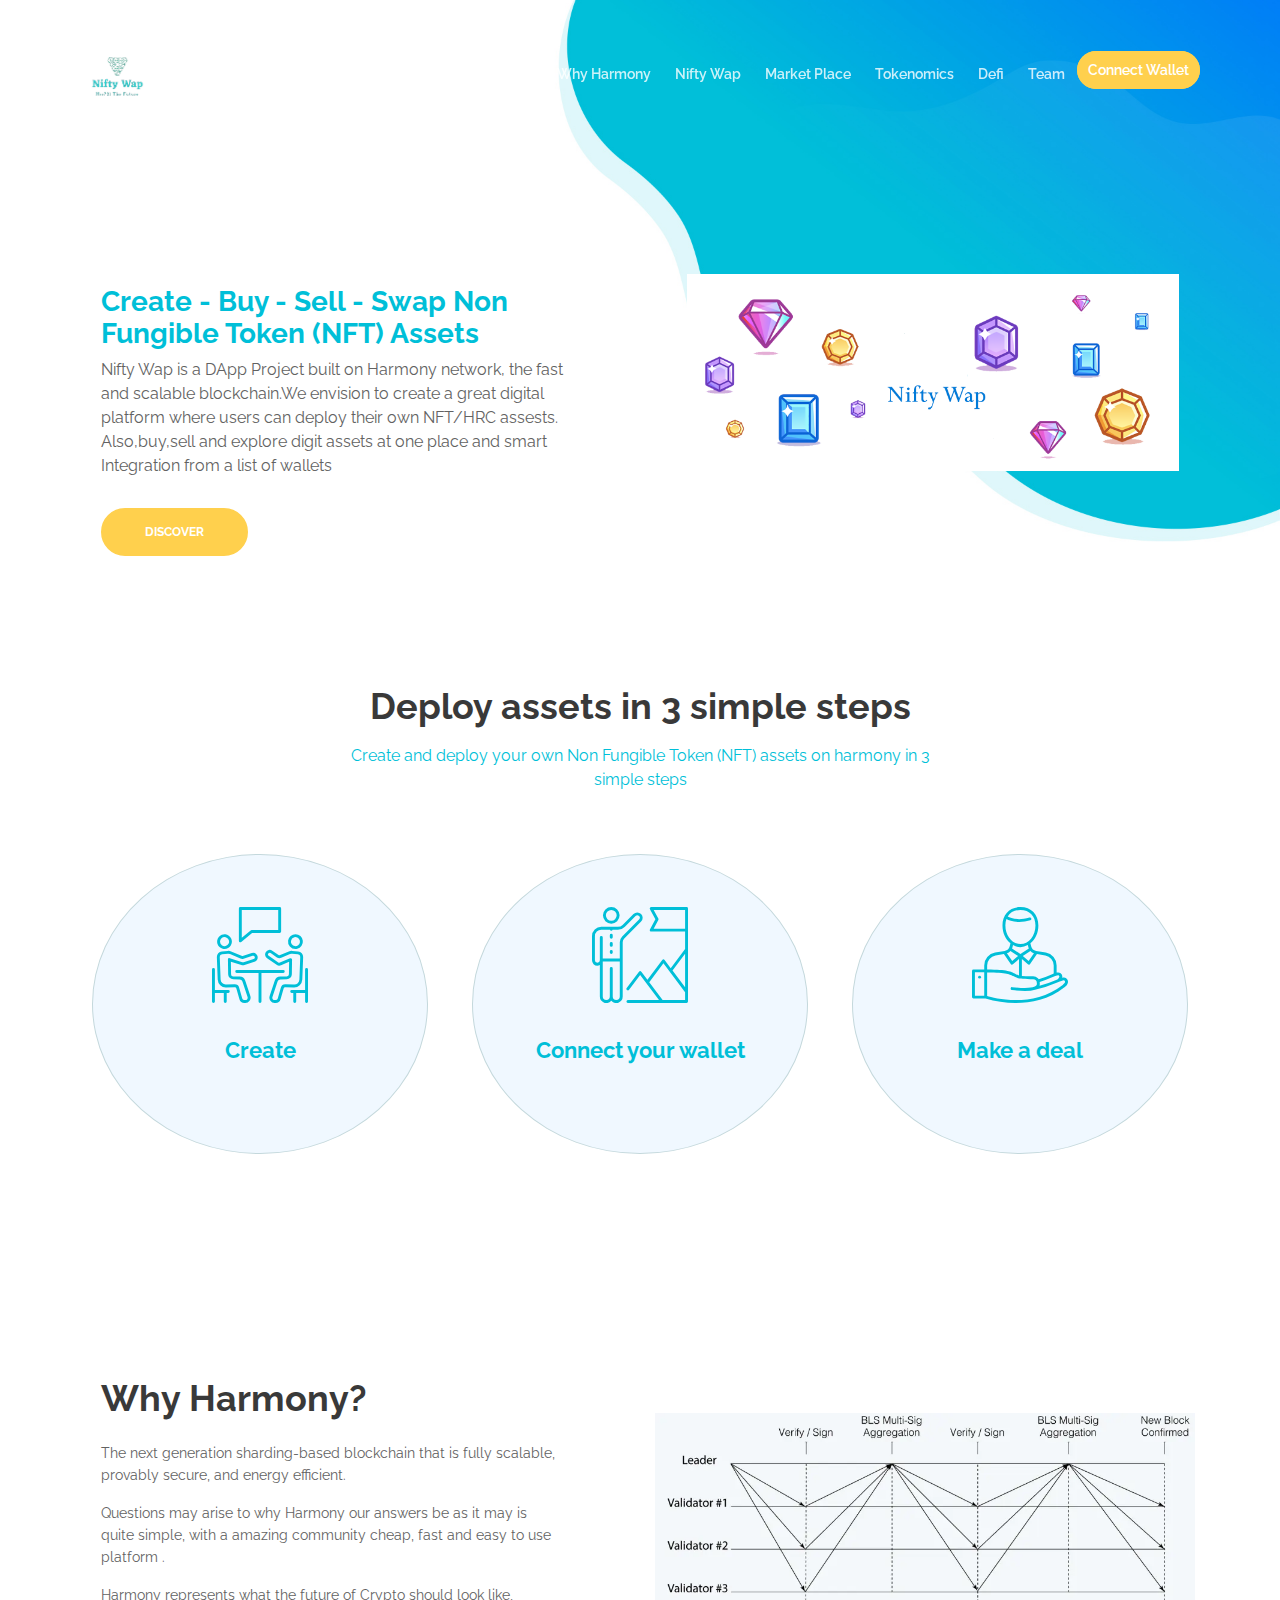
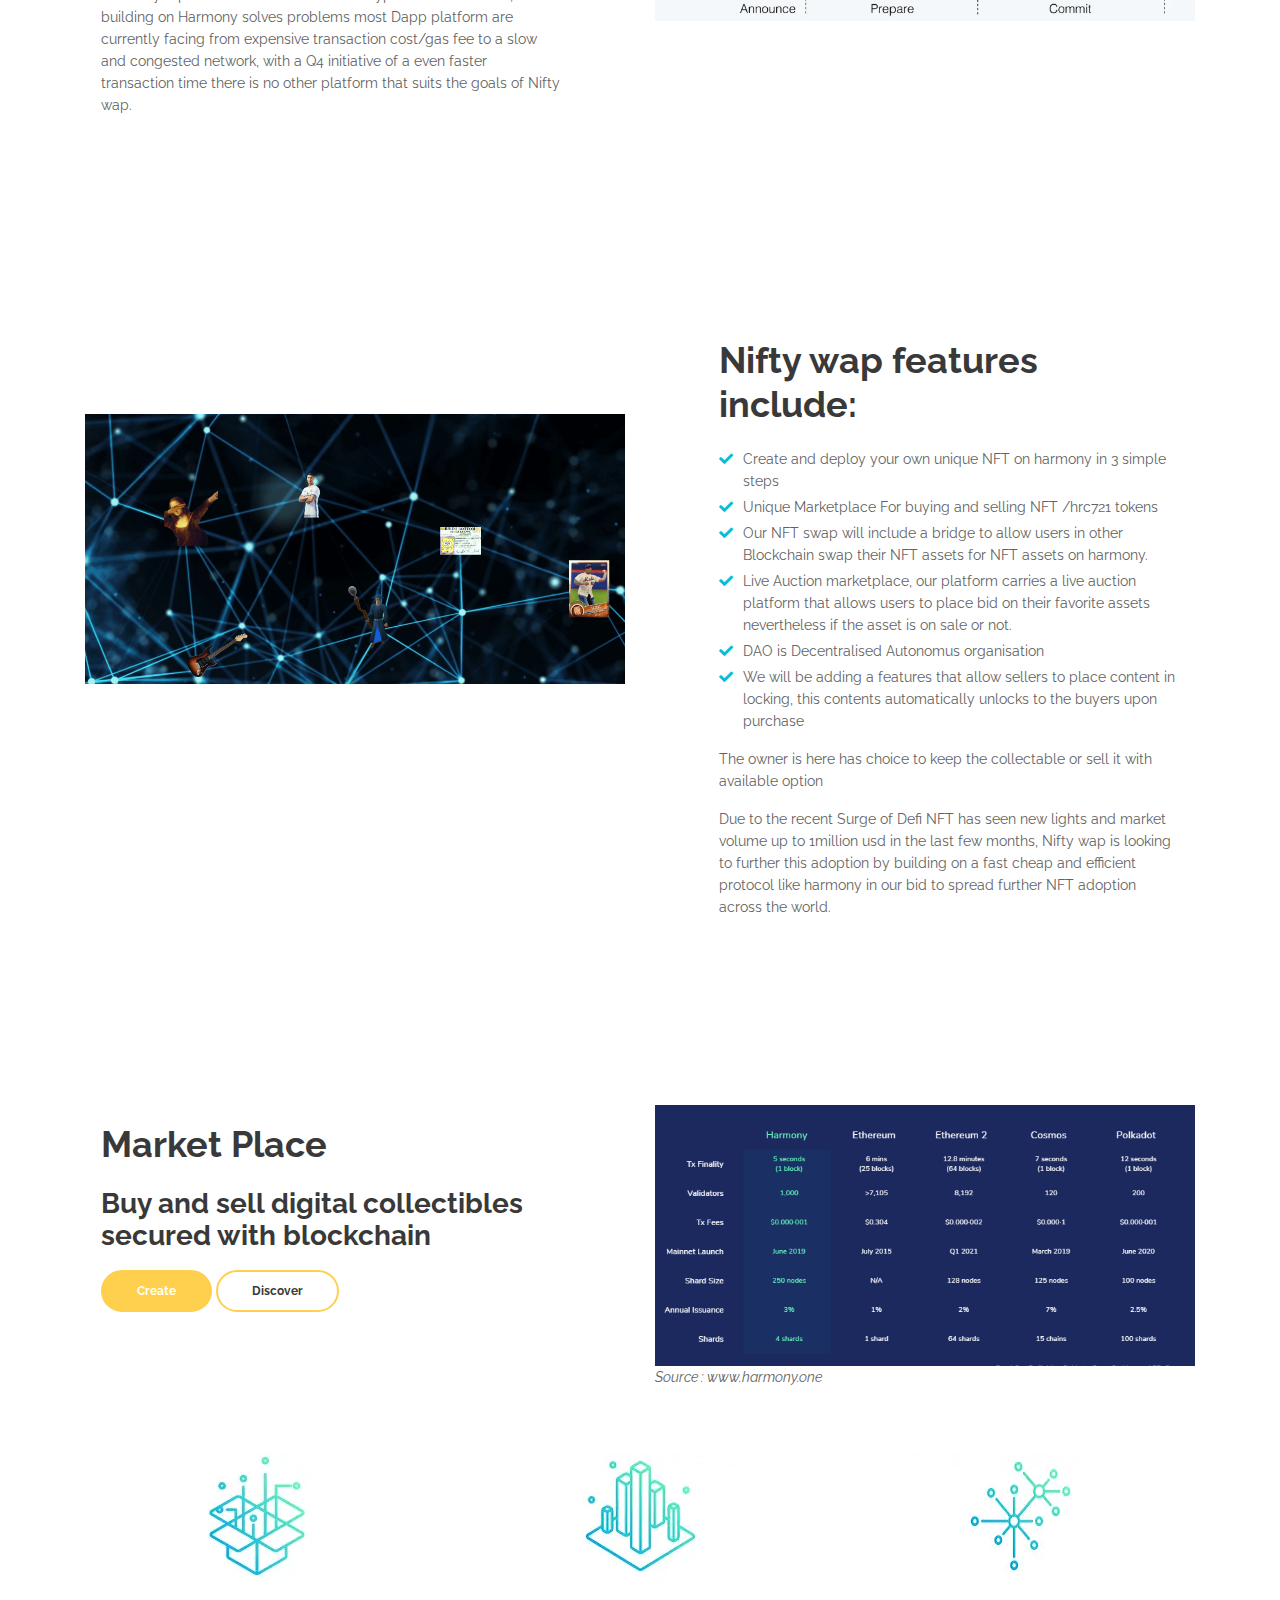
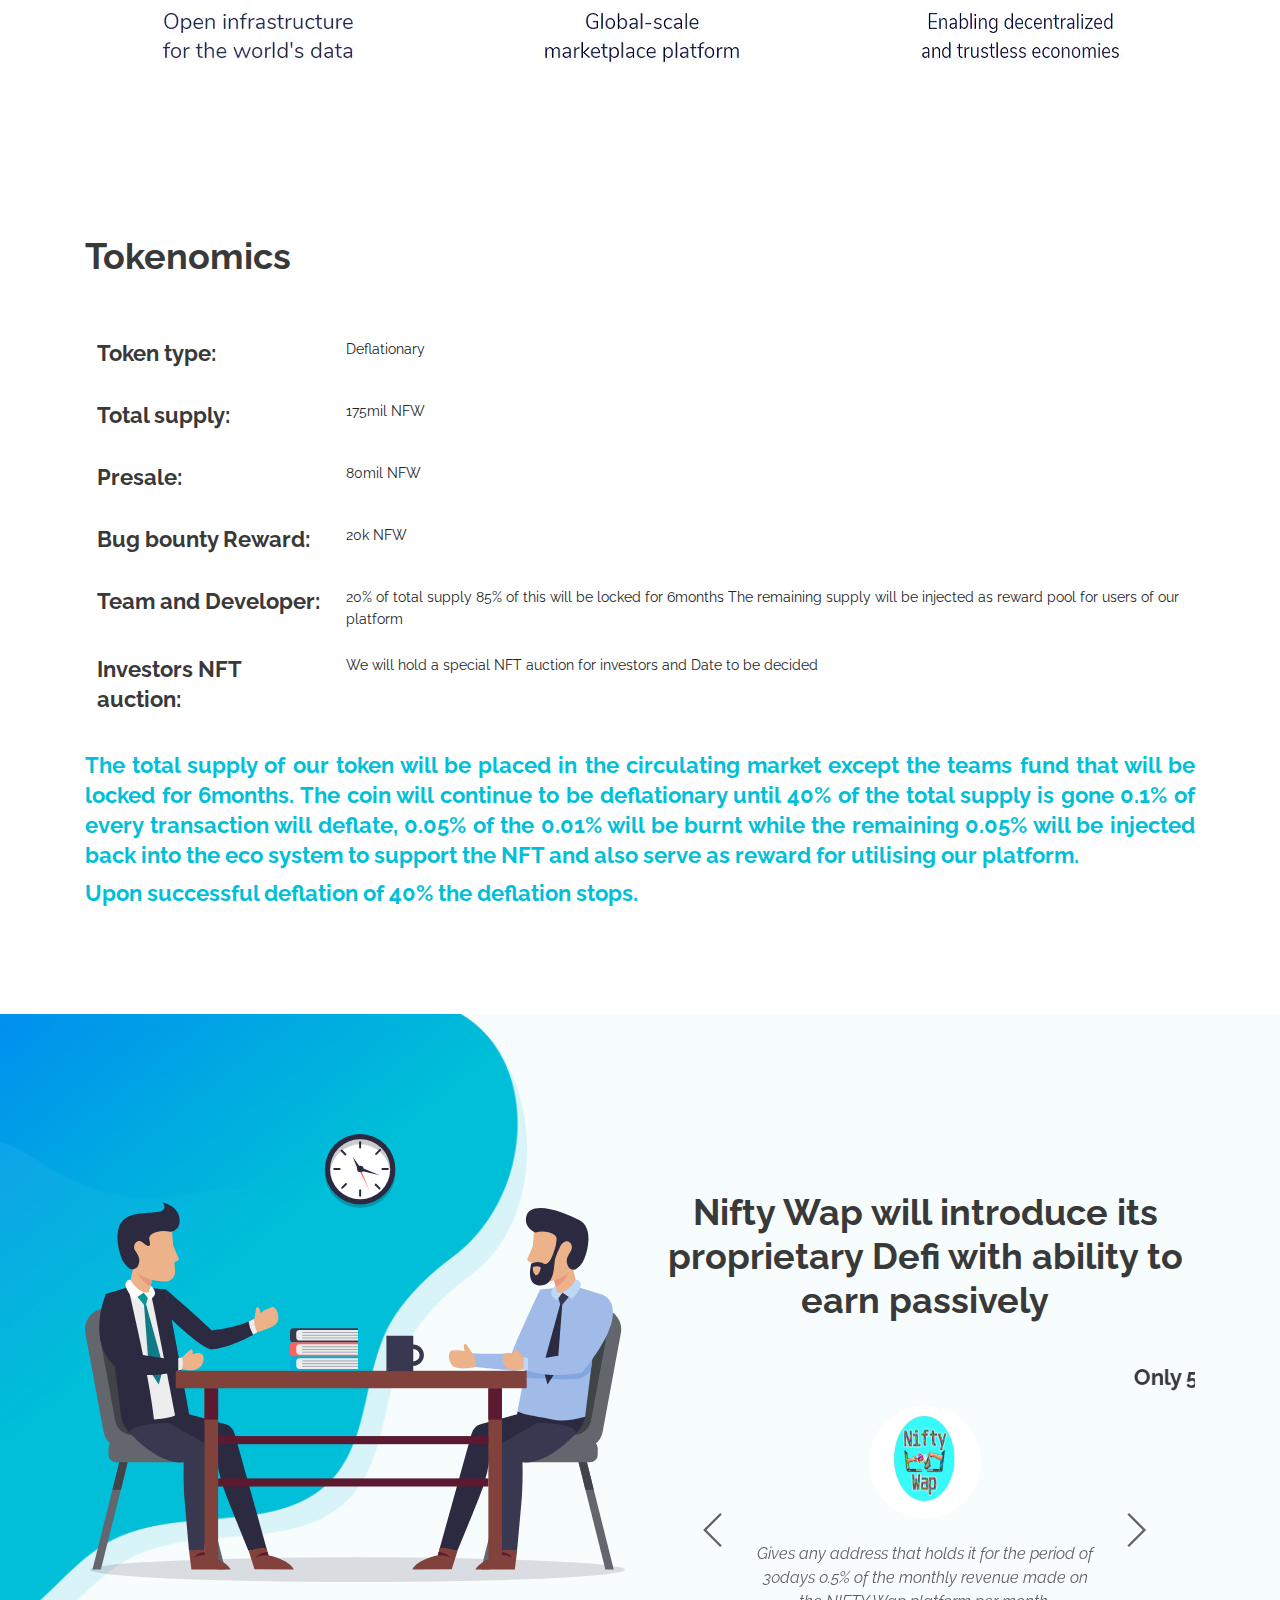
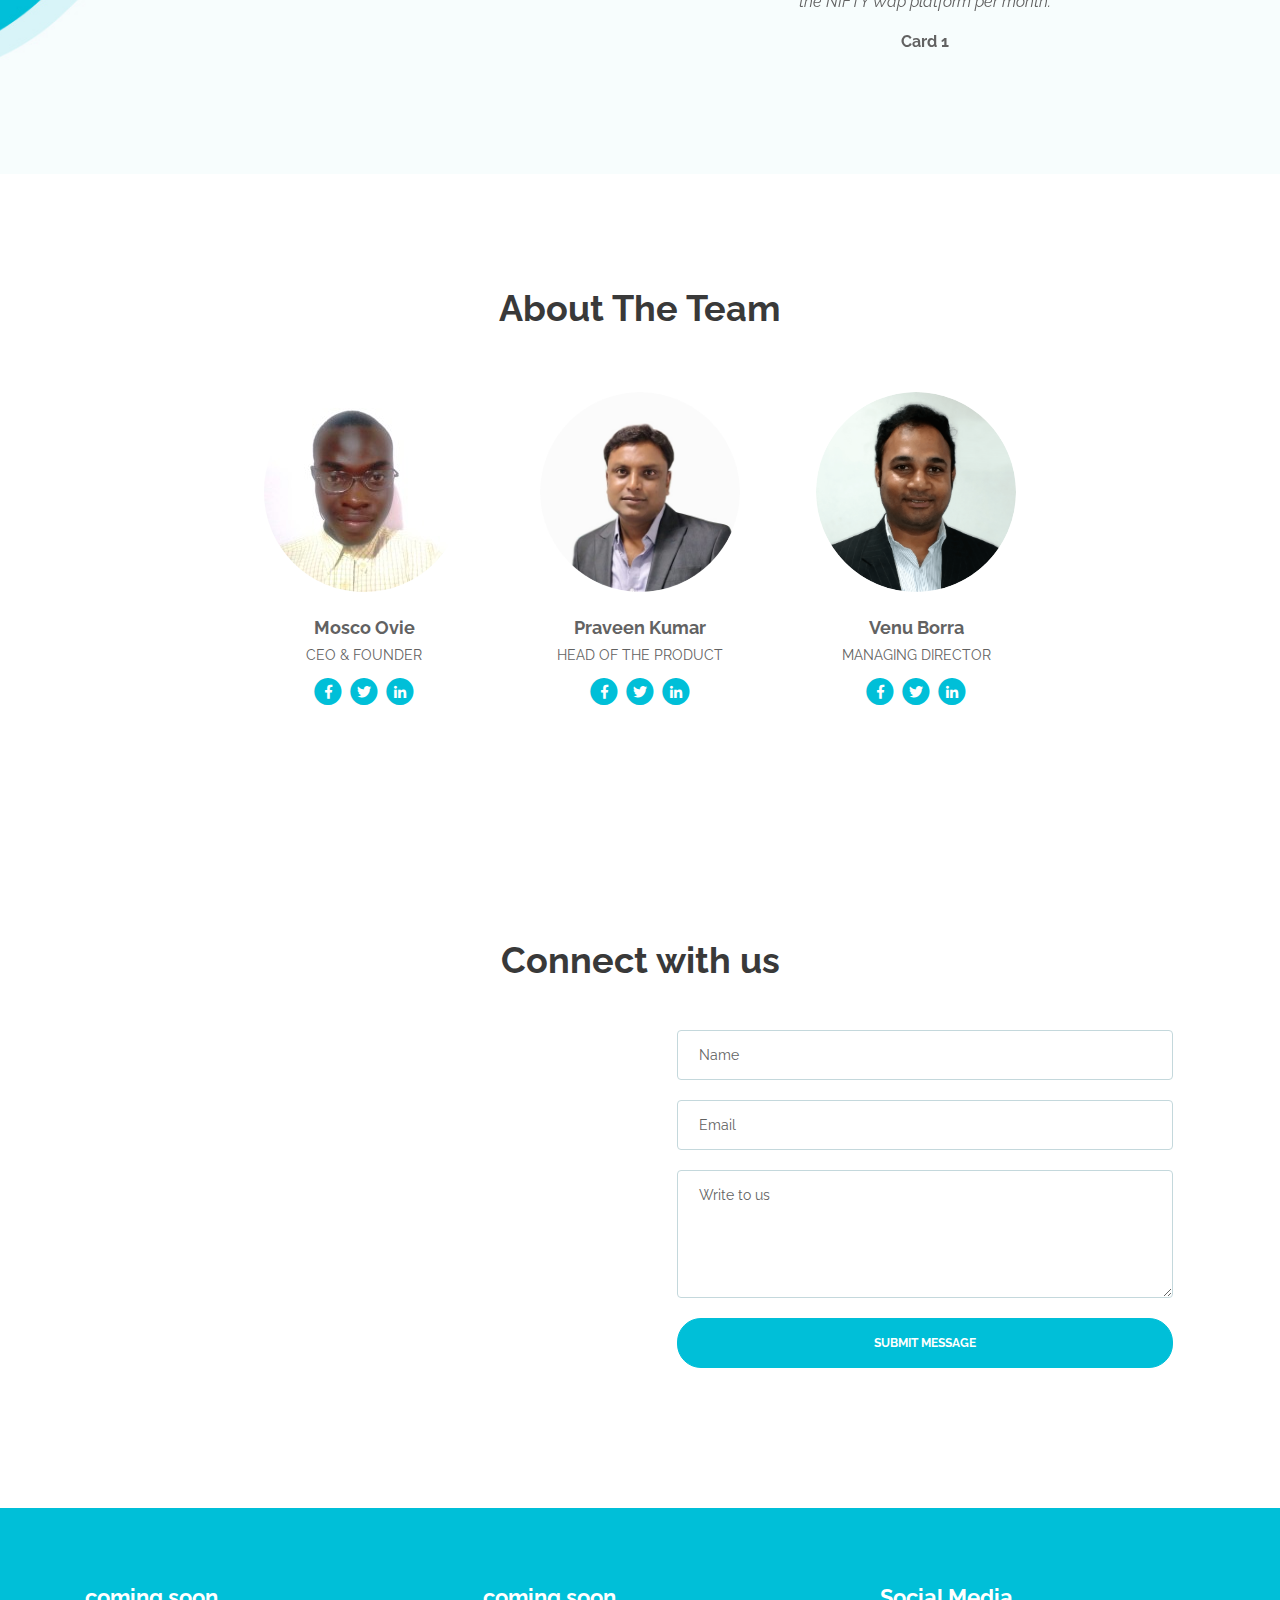
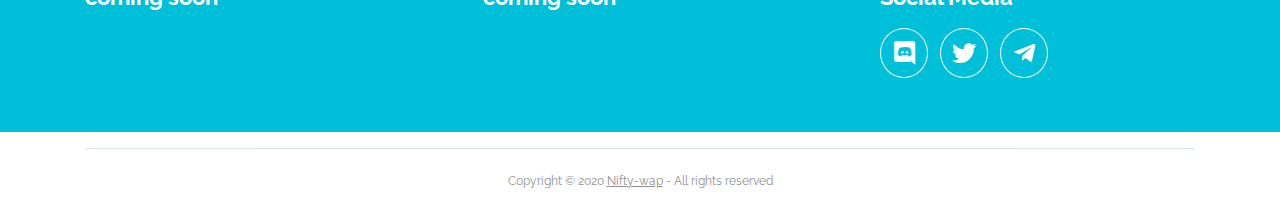
==== commit 0e7785c4: "full website" ====
--- a/index.html
+++ b/index.html
@@ -50,7 +50,7 @@
         <!-- <a class="navbar-brand logo-text page-scroll" href="index.html">Evolo</a> -->
 
         <!-- Image Logo -->
-        <a class="navbar-brand logo-image" href="index.html"><img src="images/logo2.jpg" alt="alternative"></a>
+        <a class="navbar-brand logo-image" href="index.html"><img src="images/mainlogo2.png" style="height: 75px; width: auto;" alt="alternative"></a>
         
         <!-- Mobile Menu Toggle Button -->
         <button class="navbar-toggler" type="button" data-toggle="collapse" data-target="#navbarsExampleDefault" aria-controls="navbarsExampleDefault" aria-expanded="false" aria-label="Toggle navigation">
@@ -62,16 +62,22 @@
         <div class="collapse navbar-collapse" id="navbarsExampleDefault">
             <ul class="navbar-nav ml-auto">
                 <li class="nav-item">
-                    <a class="nav-link page-scroll" href="#header">About <span class="sr-only">(current)</span></a>
+                    <a class="nav-link page-scroll" href="#whyharmony"> Why Harmony <span class="sr-only">(current)</span></a>
                 </li>
                 <li class="nav-item">
-                    <a class="nav-link page-scroll" href="#about">Team</a>
+                    <a class="nav-link page-scroll" href="#features">Nifty Wap</a>
                 </li>   
+                <li class="nav-item">
+                    <a class="nav-link page-scroll" href="#marketplace">Market Place</a>
+                </li>
+                <li class="nav-item">
+                    <a class="nav-link page-scroll" href="#Tokenomics">Tokenomics</a>
+                </li>
                 <li class="nav-item">
                     <a class="nav-link page-scroll" href="#defi">Defi</a>
                 </li>
                 <li class="nav-item">
-                    <a class="nav-link page-scroll" href="#contact">Join Community</a>
+                    <a class="nav-link page-scroll" href="#about">Team</a>
                 </li>
                 <!-- <li class="nav-item">
                     <a class="nav-link page-scroll" href="#contact">Contact</a>
@@ -109,7 +115,7 @@
                     </div> 
                     <div class="col-lg-6">
                         <div class="image-container">
-                            <img class="img-fluid" src="images/4.png" height="400" width="500" alt="alternative">
+                            <img class="img-fluid" src="images/8.png" style="margin-top: 15%;" alt="alternative">
                         </div> <!-- end of image-container -->
                     </div> 
                 </div> 
@@ -192,8 +198,7 @@
                 </div> 
                 <div class="col-lg-6">
                     <div class="image-container">
-                        <img class="img-fluid" src="images/1.PNG" style="height: 400px; width: 500px;" alt="alternative">
-                        <p><i>Source : www.harmony.one</i></p>
+                        <img class="img-fluid" src="images/harmony3.webp" style=" margin-top: 25%;" alt="alternative">
                     </div> <!-- end of image-container -->
                 </div> 
             </div> 
@@ -203,12 +208,12 @@
 
     
     <!-- Details 2 -->
-    <div class="basic-2">
+    <div class="basic-2" id="features">
         <div class="container">
             <div class="row">
                 <div class="col-lg-6">
                     <div class="image-container">
-                        <img class="img-fluid" src="images/details-2-office-team-work.svg" alt="alternative">
+                        <img class="img-fluid w-100" src="images/NFTtoken.png" style="margin-top: 30%;" alt="alternative">
                     </div> <!-- end of image-container -->
                 </div> 
                 <div class="col-lg-6">
@@ -343,20 +348,21 @@
         </div> 
     </div> 
     <!-- creat and sell -->
-    <div class="basic-1" id="connect">
+    <div class="basic-1" id="marketplace">
         <div class="container">
             <div class="row">
                 <div class="col-lg-6">
                     <div class="text-container">
-                        <h2>Create and sell digital collectibles secured with blockchain</h2>
-                        <p>Today is the non-fungible reality of tomorrow.</p>
+                        <h2>Market Place</h2>
+                        <h3>Buy and sell digital collectibles secured with blockchain</h3>
                         <a class="btn-solid-reg " href="./pages/create.html">Create</a>
                         <a class="btn-solid-reg1" href="./pages/discover.html">Discover</a>
                     </div> <!-- end of text-container -->
                 </div> 
                 <div class="col-lg-6">
                     <div class="image-container">
-                        <img class="img-fluid" src="./images/harmony3.webp" style="margin-top: 15%;" alt="alternative">
+                        <img class="img-fluid" src="./images/1.PNG" style="margin-top: 15%;" alt="alternative">
+                        <p><i>Source : www.harmony.one</i></p>
                     </div> <!-- end of image-container -->
                 </div>
             </div>
@@ -482,34 +488,34 @@
         <div class="container">
             <div class="row">
                 <div class="col-lg-12">
-                    <h2 class="text-center">Tokenomics:</h2>
+                    <h2 class="text-left">Tokenomics</h2>
                 </div>
                 <div class="col-lg-12">
                     <table class="table table-borderless">
                         <tbody>
                             <tr>
-                                <th scope="row" class="text-right"><h3>Token type:</h3></th>
+                                <th scope="row" class=""><h4>Token type:</h4></th>
                                 <td> Deflationary</td>
                               </tr>
                           <tr>
-                            <th scope="row" class="text-right"><h3>Total supply:</h3></th>
+                            <th scope="row" class=""><h4>Total supply:</h4></th>
                             <td>175mil NFW</td>
                           </tr>
                           <tr>
-                            <th scope="row"  class="text-right"><h3>Presale:</h3></th>
+                            <th scope="row"  class=""><h4>Presale:</h4></th>
                             <td>80mil NFW</td>
                           </tr>
                           <tr>
-                            <th scope="row"  class="text-right"><h3>Bug bounty Reward:</h3></th>
+                            <th scope="row"  class=""><h4>Bug bounty Reward:</h4></th>
                             <td>20k NFW</td>
                           </tr>
                           <tr>
-                            <th scope="row"  class="text-right"><h3>Team and Developer:</h3></th>
+                            <th scope="row"  class=""><h4>Team and Developer:</h4></th>
                             <td>20% of total supply 85% of this will be locked for 6months
                                 The remaining supply will be injected as reward pool for users of our platform</td>
                           </tr>
                           <tr>
-                            <th scope="row"  class="text-right"><h3>Investors NFT auction:</h3></th>
+                            <th scope="row"  class=""><h4>Investors NFT auction:</h4></th>
                             <td>We will hold a special NFT auction for investors and Date to be decided</td>
                           </tr>
 
@@ -746,7 +752,7 @@
             <div class="row">
                 <div class="col-lg-6">
                     <div class="map-responsive">
-                        <iframe src="https://www.google.com/maps/embed?pb=!1m18!1m12!1m3!1d3806.347473280138!2d78.47362821488764!3d17.44307540578783!2m3!1f0!2f0!3f0!3m2!1i1024!2i768!4f13.1!3m3!1m2!1s0x3bcb9a09dca1e307%3A0xff33474a03e2c41!2sBlocMatrix%20IT%20Solutions%20Pvt%20Ltd!5e0!3m2!1sen!2sin!4v1570614079071!5m2!1sen!2sin"
+                        <iframe src=""
                          allowfullscreen></iframe>
                     </div>
                 </div> 
@@ -769,10 +775,10 @@
                             <label class="label-control" for="cmessage">Write to us</label>
                             <div class="help-block with-errors"></div>
                         </div>
-                        <div class="form-group checkbox">
+                        <!-- <div class="form-group checkbox">
                             <input type="checkbox" id="cterms" value="Agreed-to-Terms" required>I have read and agree with Nifty wap stated <a href="#">Privacy Policy</a> and <a href="#">Terms Conditions</a> 
                             <div class="help-block with-errors"></div>
-                        </div>
+                        </div> -->
                         <div class="form-group">
                             <button type="submit" class="form-control-submit-button">SUBMIT MESSAGE</button>
                         </div>
@@ -795,72 +801,72 @@
             <div class="row">
                 <div class="col-md-4">
                     <div class="footer-col">
-                        <h4 class="text-white">Join the Nifty wap community</h4>
-                        <p class="text-white">Nifty Wap is a DApp Project built on Harmony network, the fast and scalable blockchain.</p>
+                        <h4 class="text-white">coming soon</h4>
                     </div>
                 </div> 
                 <div class="col-md-4">
                     <div class="footer-col middle">
-                        <h4 class="text-white">Contact Information</h4>
-                    <ul class="list-unstyled li-space-lg text-white">
+                        <h4 class="text-white">coming soon</h4>
+                        <!-- <h4 class="text-white">Contact Information</h4> -->
+                    <!-- <ul class="list-unstyled li-space-lg text-white">
                         <li class="address">Don't hesitate to give us a call or send us a contact form message</li>
                         <span><i class="fas fa-map-marker-alt"></i>Nifty-wap</span>
                         <span><i class="fas fa-phone"></i><a class="text-white" href="">+811111111</a></span>
                         <span><i class="fas fa-envelope"></i><a class="text-white" href="">niftywap@niftywap.com</a></span>
-                    </ul>
+                    </ul> -->
                     </div>
                 </div> 
                 <div class="col-md-4">
                     <div class="footer-col last">
                         <h4 class="text-white">Social Media</h4>
                         <span class="fa-stack">
-                            <a href="#your-link">
+                            <a href=":https://discord.gg/FrN8yY">
                                 <i class="fas fa-circle fa-stack-2x"></i>
-                                <i class="fab fa-facebook-f fa-stack-1x"></i>
+                                <i class="fab fa-discord fa-stack-1x"></i>
                             </a>
                         </span>
-                        <span class="fa-stack">
+                        <!-- <span class="fa-stack">
                             <a href="#your-link">
                                 <i class="fas fa-circle fa-stack-2x"></i>
                                 <i class="fab fa-instagram fa-stack-1x"></i>
                             </a>
-                        </span>
+                        </span> -->
                         <span class="fa-stack">
-                            <a href="#your-link">
+                            <a href="twitter.com/NiftyWap">
                                 <i class="fas fa-circle fa-stack-2x"></i>
                                 <i class="fab fa-twitter fa-stack-1x"></i>
                             </a>
                         </span>
-                        <span class="fa-stack">
+                        <!-- <span class="fa-stack">
                             <a href="#your-link">
                                 <i class="fas fa-circle fa-stack-2x"></i>
                                 <i class="fab fa-linkedin-in fa-stack-1x"></i>
                             </a>
-                        </span>
-                        <span class="fa-stack">
+                        </span> -->
+                        <!-- <span class="fa-stack">
                             <a href="#your-link">
                                 <i class="fas fa-circle fa-stack-2x"></i>
                                 <i class="fab fa-reddit-alien fa-stack-1x"></i>
                             </a>
-                        </span>
+                        </span> -->
                         <span class="fa-stack">
-                            <a href="#your-link">
+                            <a href="https://t.me/joinchat/J8EtjxsmvHmFMNRVPD7D2A">
                                 <i class="fas fa-circle fa-stack-2x"></i>
                                 <i class="fab fa-telegram-plane fa-stack-1x"></i>
                             </a>
                         </span>
-                        <span class="fa-stack">
+                        <!-- <span class="fa-stack">
                             <a href="#your-link">
                                 <i class="fas fa-circle fa-stack-2x"></i>
                                 <i class="fas fa-envelope fa-stack-1x"></i>
                             </a>
-                        </span>
-                        <span class="fa-stack">
+                        </span> -->
+                        <!-- <span class="fa-stack">
                             <a href="#your-link">
                                 <i class="fas fa-circle fa-stack-2x"></i>
                                 <i class="fab fa-medium-m fa-stack-1x"></i>
                             </a>
-                        </span>
+                        </span> -->
                     </div> 
                 </div> 
             </div> 
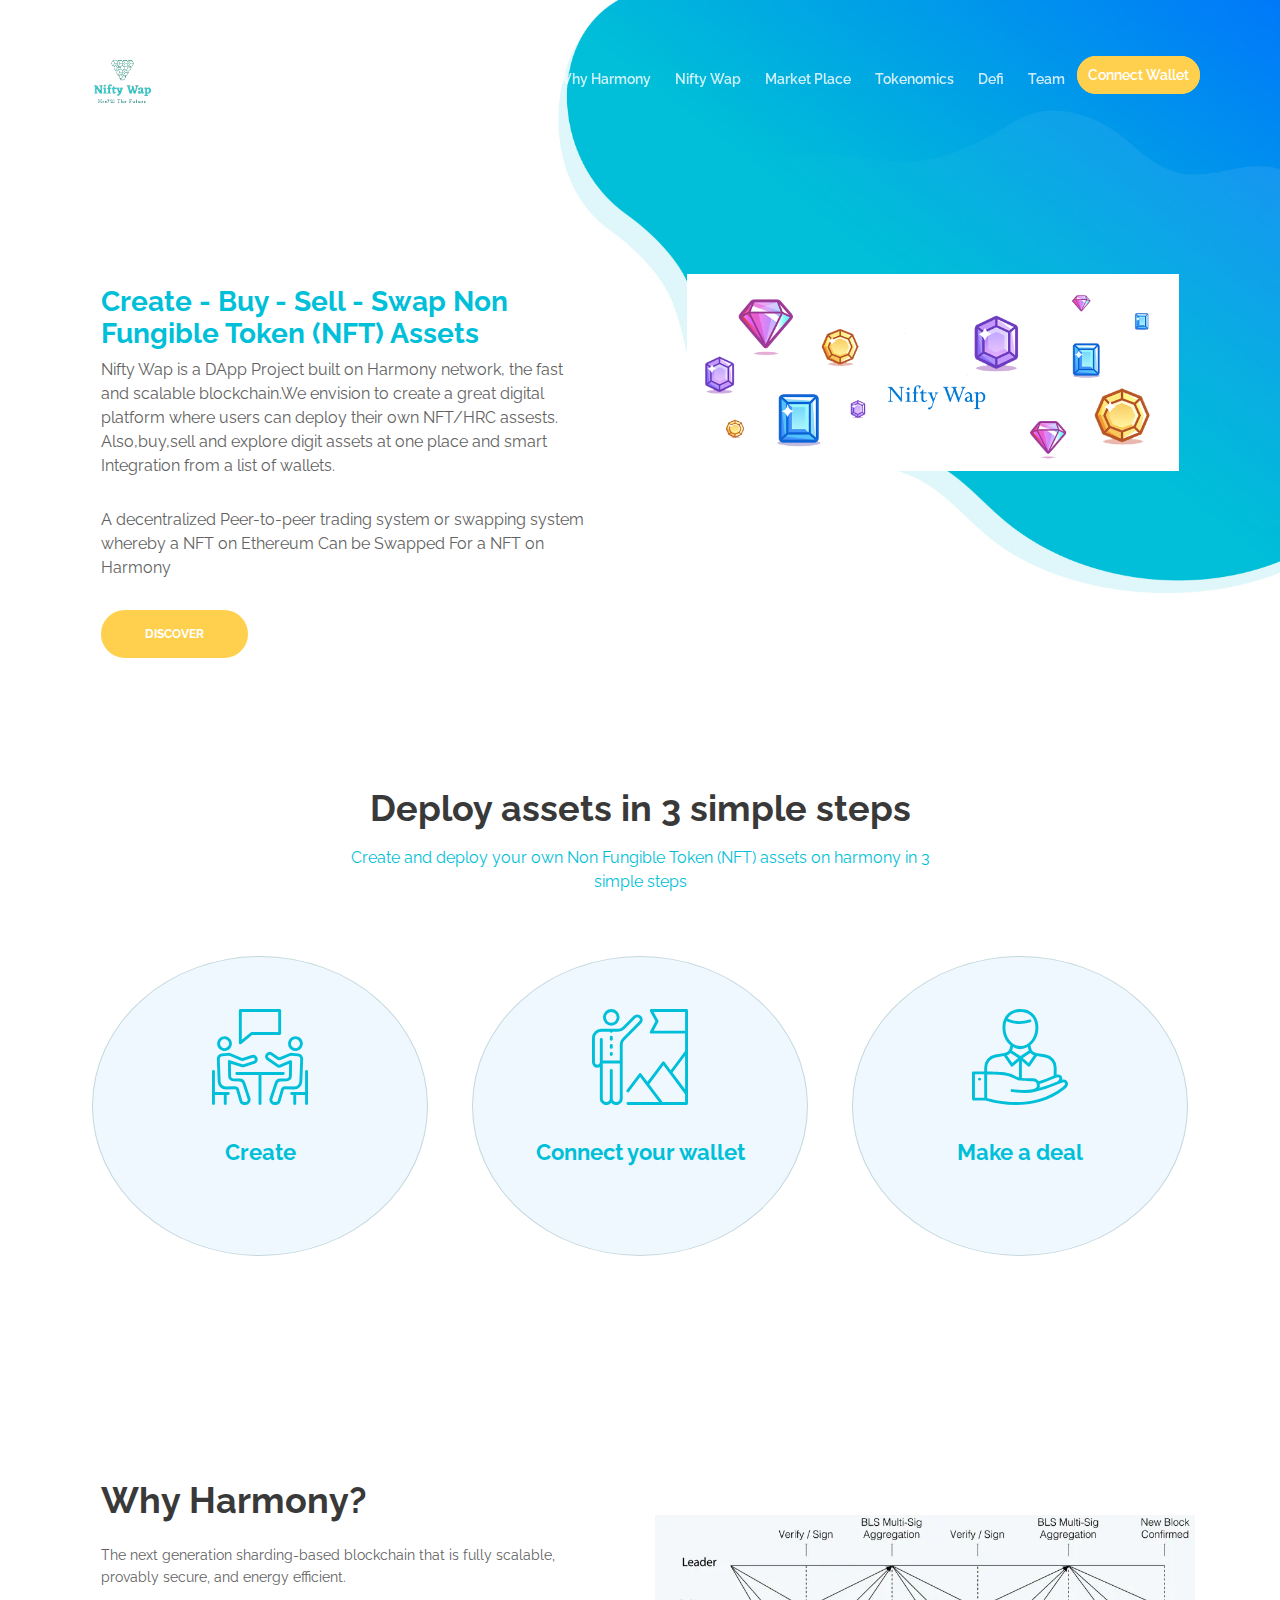
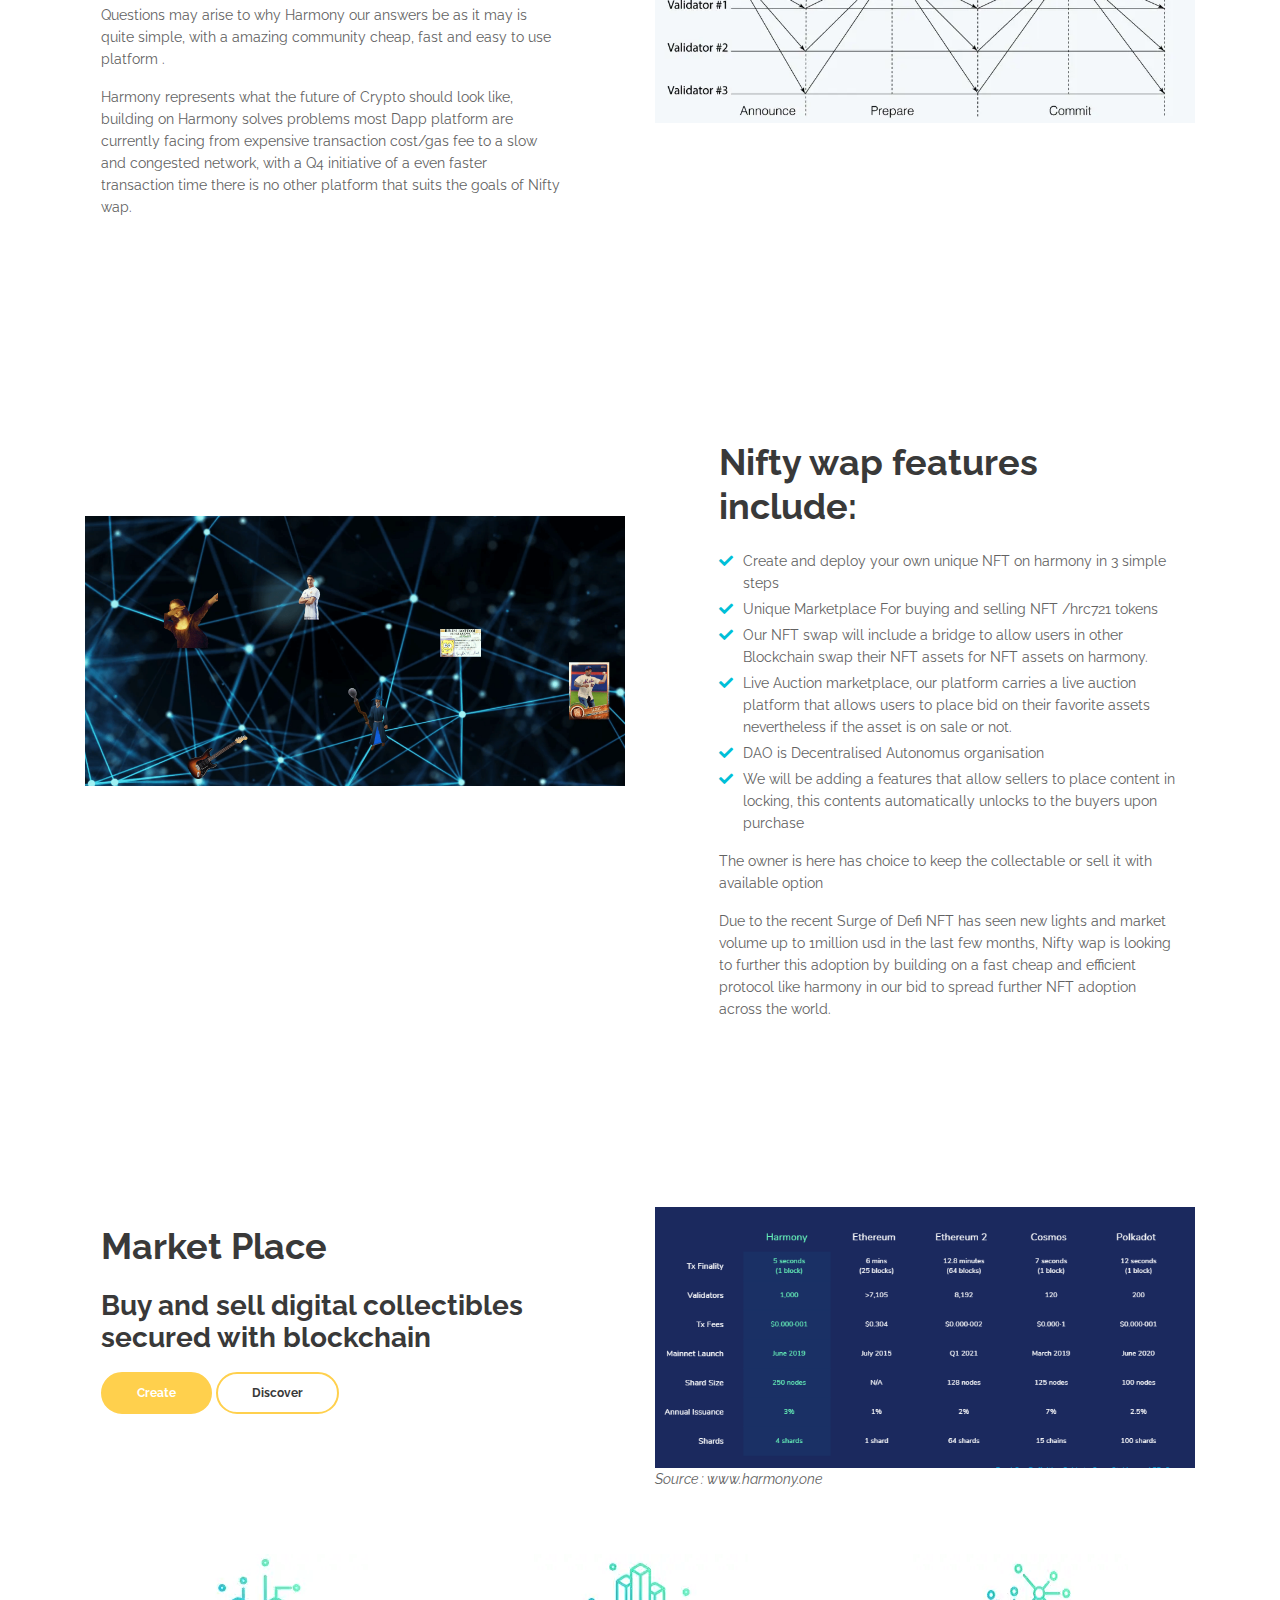
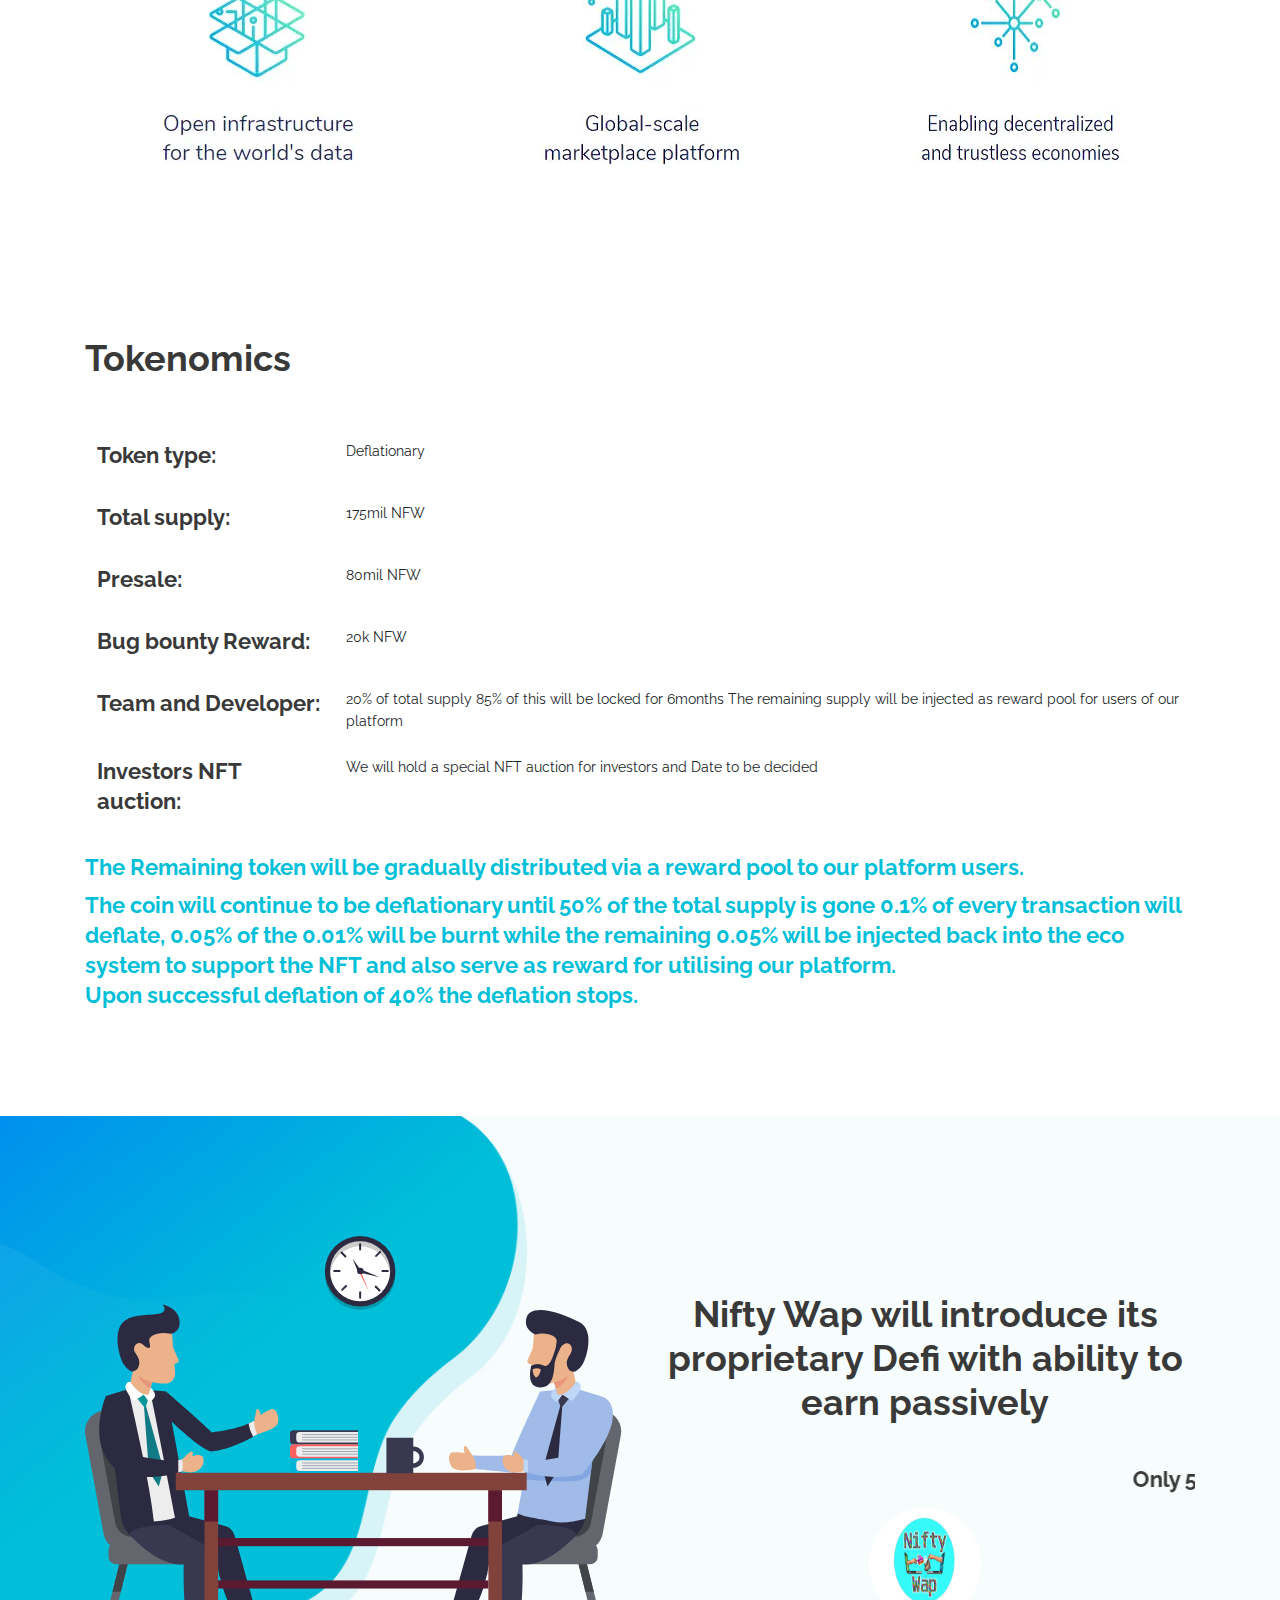
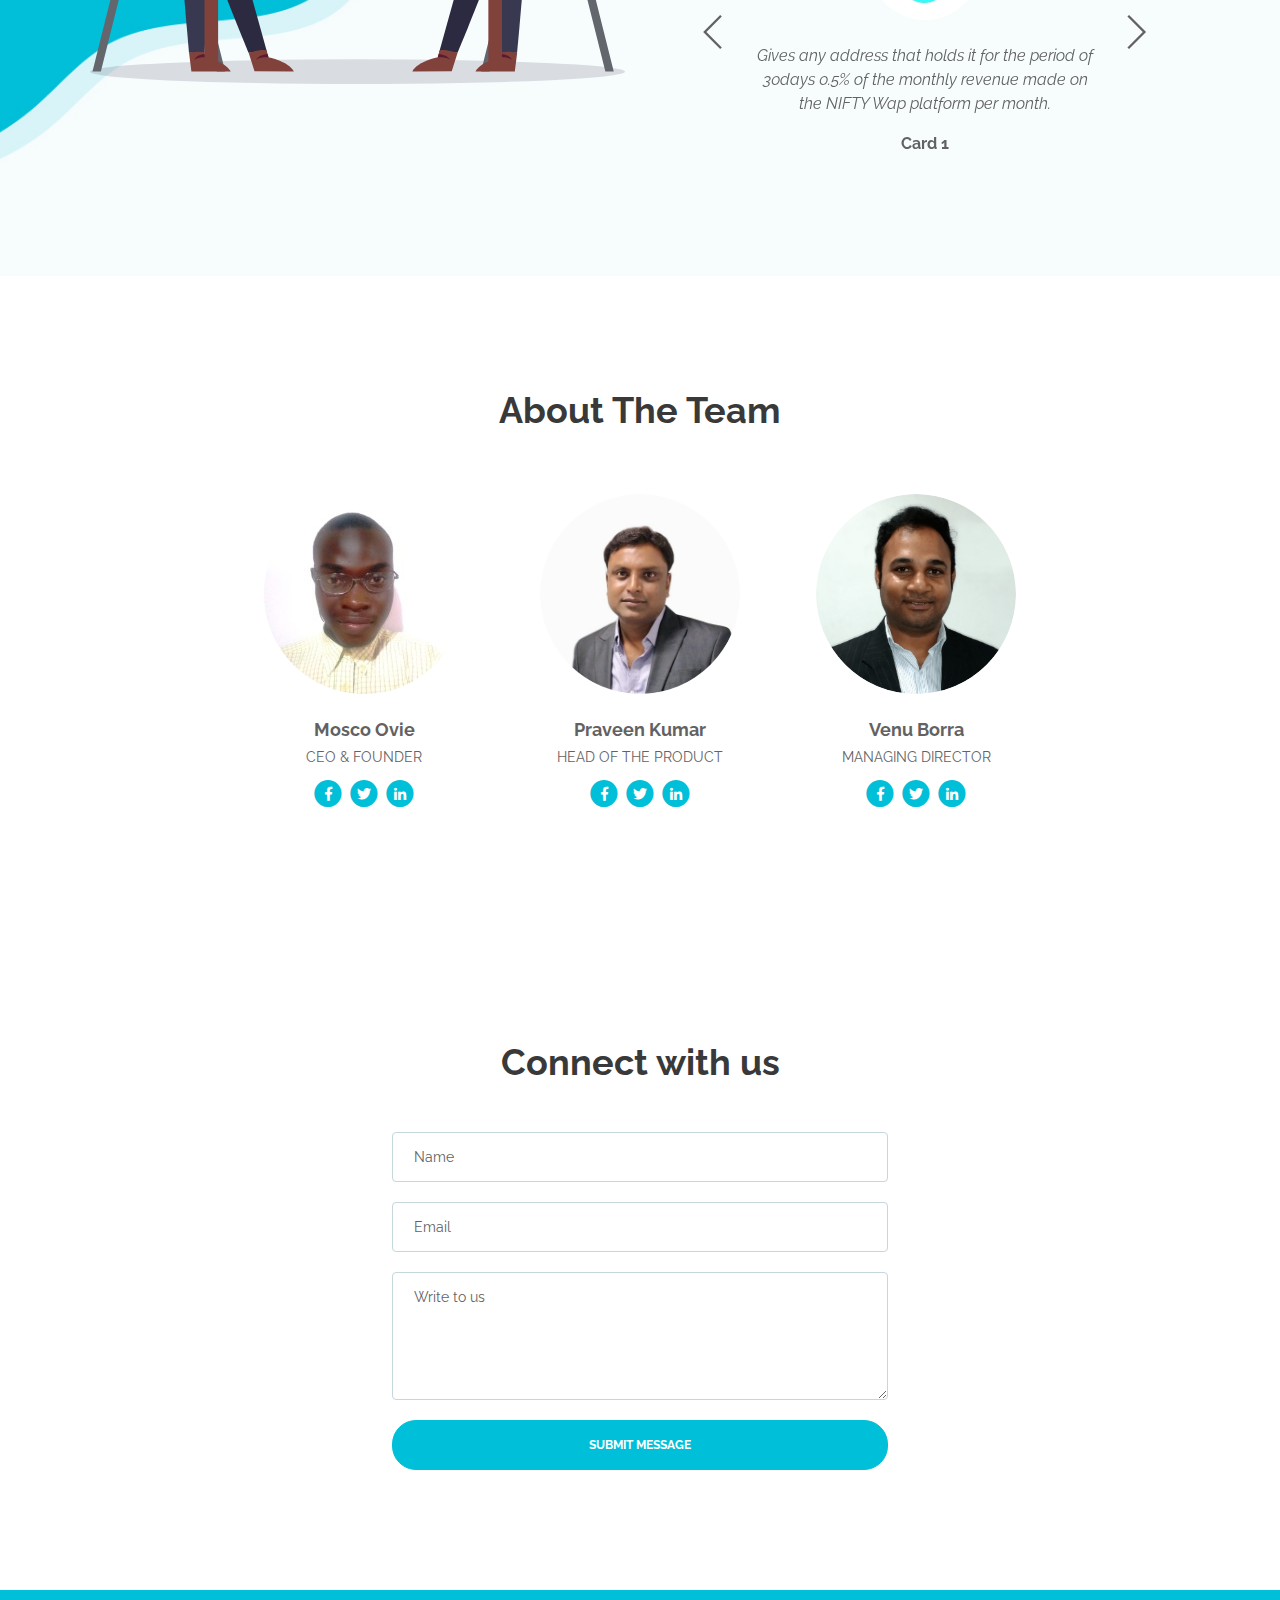
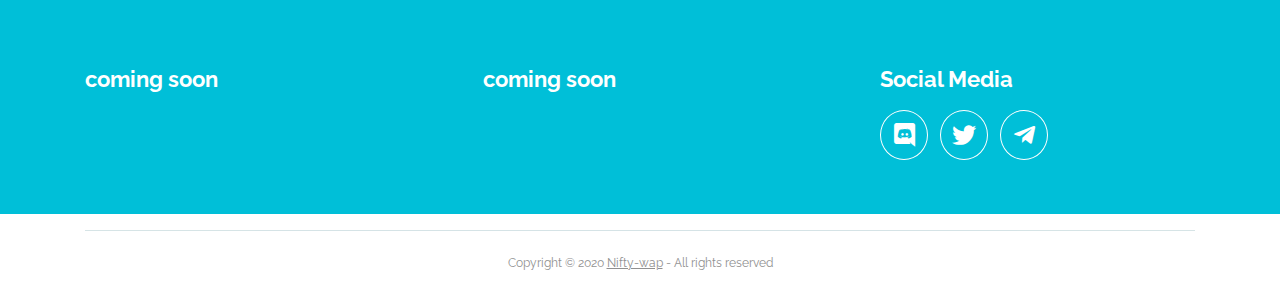
==== commit e0be38a4: "second commit" ====
--- a/index.html
+++ b/index.html
@@ -50,7 +50,7 @@
         <!-- <a class="navbar-brand logo-text page-scroll" href="index.html">Evolo</a> -->
 
         <!-- Image Logo -->
-        <a class="navbar-brand logo-image" href="index.html"><img src="images/mainlogo2.png" style="height: 75px; width: auto;" alt="alternative"></a>
+        <a class="navbar-brand logo-image" href="index.html"><img src="images/mainlogo2.png" style="height: 85px; width: auto;" alt="alternative"></a>
         
         <!-- Mobile Menu Toggle Button -->
         <button class="navbar-toggler" type="button" data-toggle="collapse" data-target="#navbarsExampleDefault" aria-controls="navbarsExampleDefault" aria-expanded="false" aria-label="Toggle navigation">
@@ -108,7 +108,10 @@
                                 Nifty Wap is a DApp Project built on Harmony network, the fast and scalable
                                 blockchain.We envision to create a great digital platform where users can deploy
                                 their own NFT/HRC assests. Also,buy,sell and explore digit assets at one place
-                                and smart Integration from a list of wallets
+                                and smart Integration from a list of wallets.
+                            </p>
+                            <p class="p-large">
+                                A decentralized Peer-to-peer trading system or swapping system whereby a NFT on Ethereum Can be Swapped For a NFT on Harmony
                             </p>
                             <a class="btn-solid-lg page-scroll" href="./pages/create.html">DISCOVER</a>
                         </div> 
@@ -121,8 +124,7 @@
                 </div> 
             </div> 
         </div> <!-- end of header-content -->
-    </header> <!-- end of header -->
-    <!-- end of header -->
+    </header>
 
     <!-- Services -->
     <div id="services" class="cards-1">
@@ -523,16 +525,12 @@
                       </table>
                 </div>
                 <div class="col-lg-12">
-                    <h4 class="turquoise text-justify">
-                        The total supply of our token will be placed in the circulating market except the
-                        teams fund that will be locked for 6months. The coin will continue to be
-                        deflationary until 40% of the total supply is gone 0.1% of every transaction will
-                        deflate, 0.05% of the 0.01% will be burnt while the remaining 0.05% will be
-                        injected back into the eco system to support the NFT and also serve as reward for
-                        utilising our platform.
+                    <h4 class="turquoise">
+                        The Remaining token will be gradually distributed via a reward pool to our platform users.
                     </h4>
                     <h4 class="turquoise ">
-                        Upon successful deflation of 40% the deflation stops.
+                        The coin will continue to be deflationary until 50% of the total supply is gone 0.1% of every transaction will deflate, 0.05% of the 0.01% will be burnt while the remaining 0.05% will be injected back into the eco system to support the NFT and also serve as reward for utilising our platform.
+                       <br> Upon successful deflation of 40% the deflation stops.
                     </h4>
                 </div>
             </div>
@@ -750,12 +748,13 @@
                 </div> 
             </div> 
             <div class="row">
-                <div class="col-lg-6">
+                <div class="col-lg-3"></div>
+                <!-- <div class="col-lg-6">
                     <div class="map-responsive">
                         <iframe src=""
                          allowfullscreen></iframe>
                     </div>
-                </div> 
+                </div>  -->
                 <div class="col-lg-6">
                     
                     <!-- Contact Form -->
@@ -789,6 +788,7 @@
                     <!-- end of contact form -->
 
                 </div> 
+                <div class="col-lg-3"></div>
             </div> 
         </div> 
     </div> <!-- end of form-2 -->
